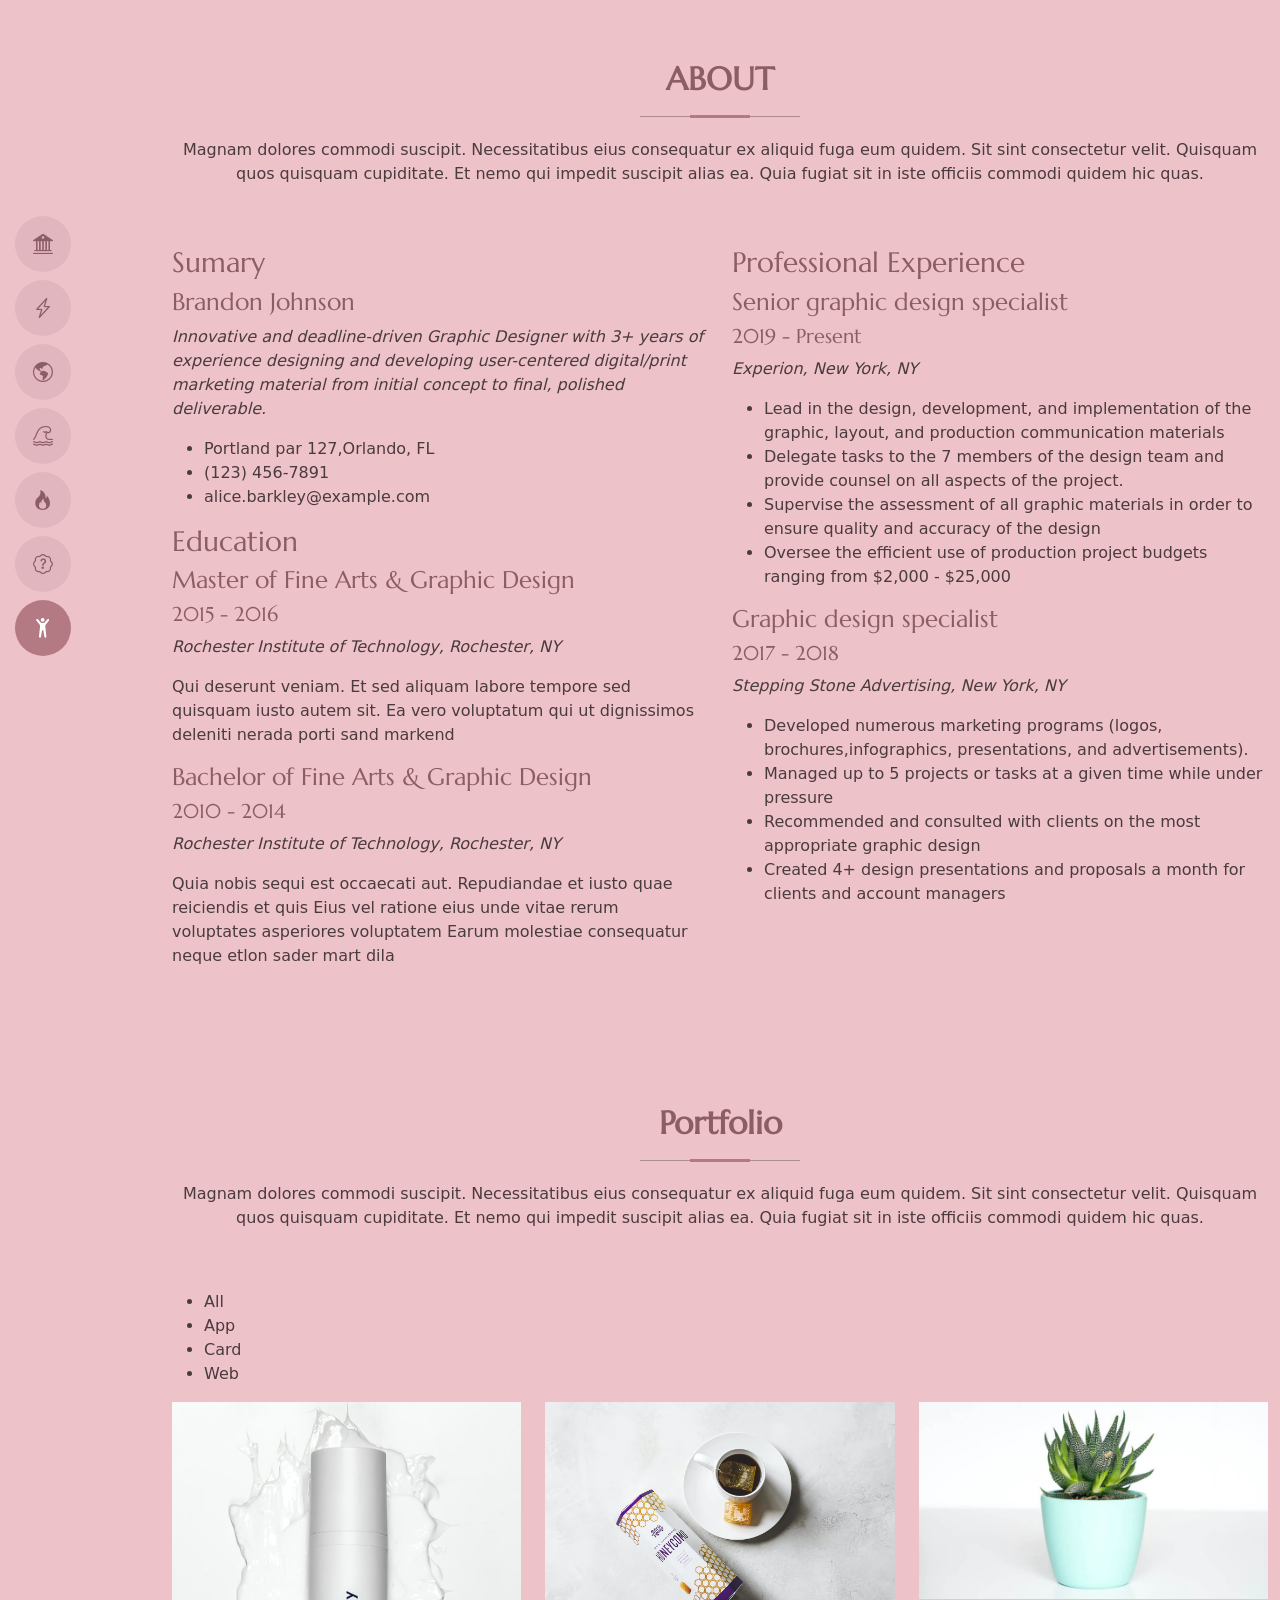
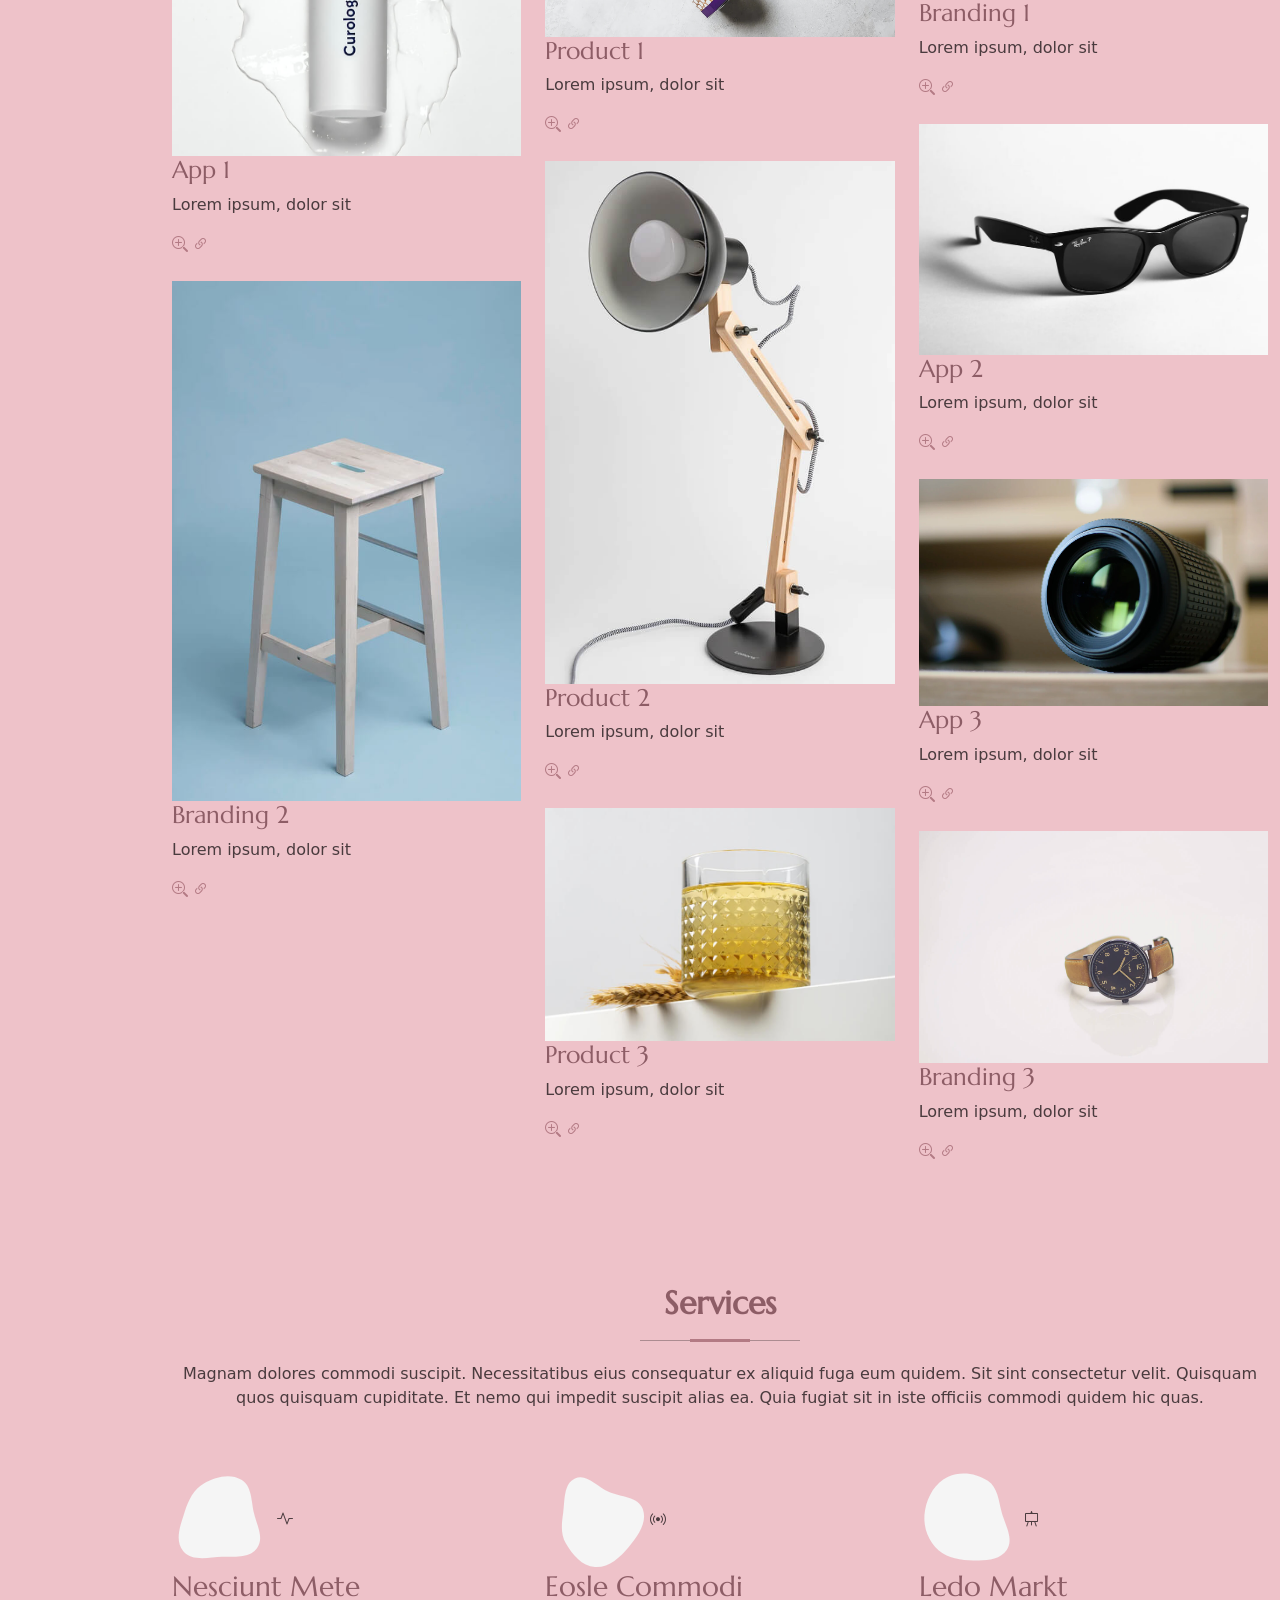
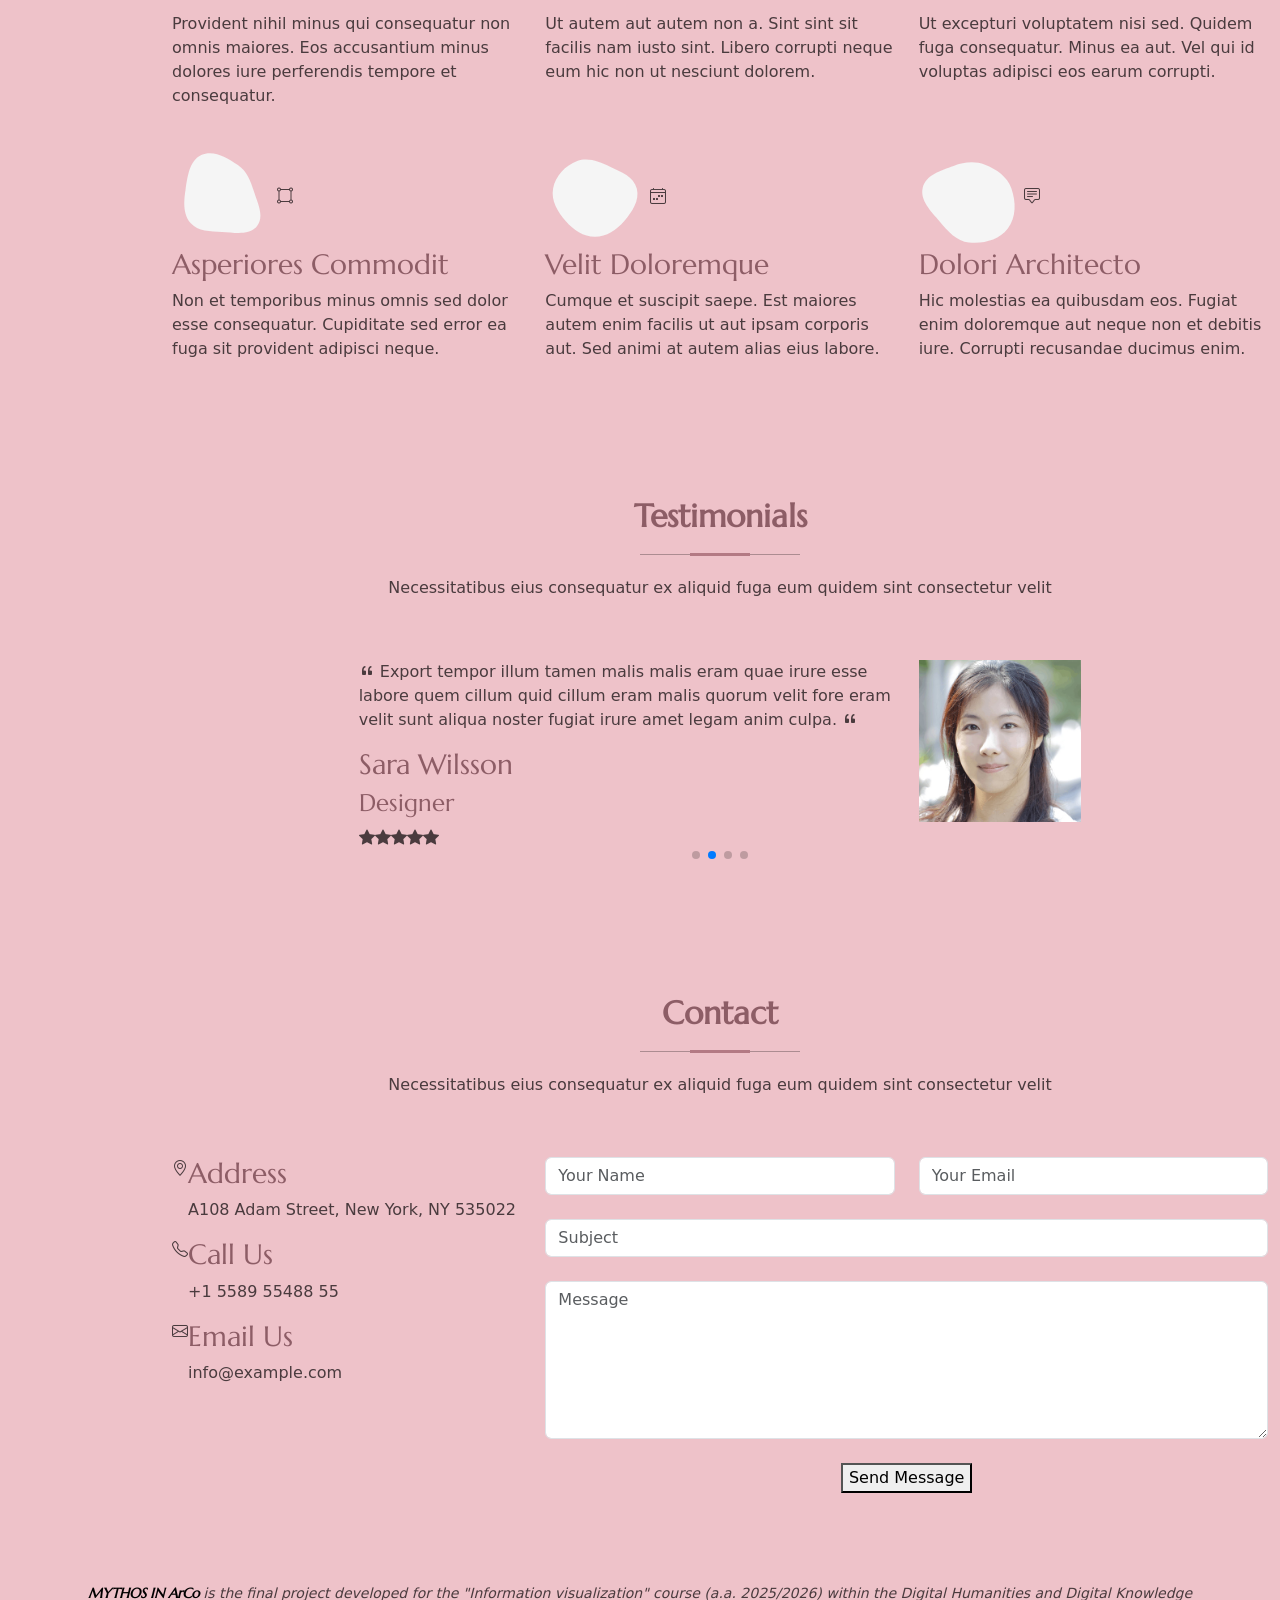
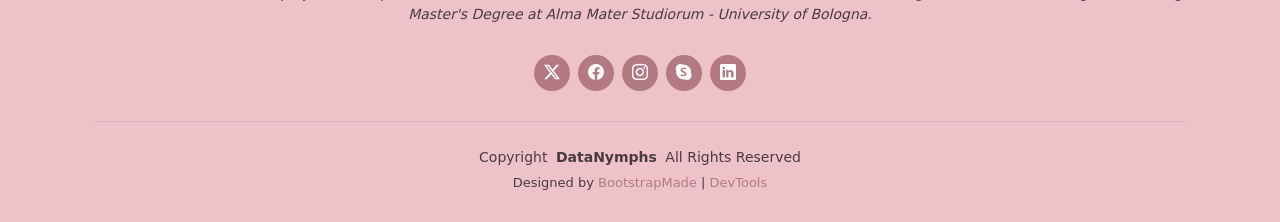
==== MyResume 2/about.html @ bf4957f1 "navbar colorata per sezione + pagina about esterna" ====
<!DOCTYPE html>
<html lang="en">

<head>
  <meta charset="utf-8">
  <meta content="width=device-width, initial-scale=1.0" name="viewport">
  <title>Mythos in Arco</title>
  <meta content="" name="description">
  <meta content="" name="keywords">

  <!-- Favicons -->
  <link href="assets/img/favicon.png" rel="icon">
  <link href="assets/img/apple-touch-icon.png" rel="apple-touch-icon">

  <!-- Fonts -->
  <link href="https://fonts.googleapis.com" rel="preconnect">
  <link href="https://fonts.gstatic.com" rel="preconnect" crossorigin>
  <link href="https://fonts.googleapis.com/css2?family=Marcellus&family=Raleway:ital,wght@0,100;0,400;0,700;1,100;1,400;1,700&display=swap" rel="stylesheet">

  <!-- Vendor CSS Files -->
  <link href="assets/vendor/bootstrap/css/bootstrap.min.css" rel="stylesheet">
  <link href="assets/vendor/bootstrap-icons/bootstrap-icons.css" rel="stylesheet">
  <link href="assets/vendor/aos/aos.css" rel="stylesheet">
  <link href="assets/vendor/glightbox/css/glightbox.min.css" rel="stylesheet">
  <link href="assets/vendor/swiper/swiper-bundle.min.css" rel="stylesheet">


  <!-- Main CSS File -->
  <link href="assets/css/about.css" rel="stylesheet">
  

  <!-- =======================================================
  * Template Name: MyResume
  * Template URL: https://bootstrapmade.com/free-html-bootstrap-template-my-resume/
  * Updated: Jun 29 2024 with Bootstrap v5.3.3
  * Author: BootstrapMade.com
  * License: https://bootstrapmade.com/license/
  ======================================================== -->
</head>

<body class="index-page">

  <header id="header" class="header d-flex flex-column justify-content-center">

    <i class="header-toggle d-xl-none bi bi-list"></i>

    <nav id="navmenu" class="navmenu">
      <ul>
        <li><a href="index.html#home"><i class="bi bi-bank2"></i><span>HOME</span></a></li>
        <li><a href="index.html#cielo"><i class="bi bi-lightning-charge"></i></i><span>AETHER</span></a></li>
        <li><a href="index.html#terra"><i class="bi bi-globe-americas"></i></i><span>GEA</span></a></li>
        <li><a href="index.html#mare"><i class="bi bi-tsunami"></i></i><span>THALASSA</span></a></li>
        <li><a href="index.html#inferi"><i class="bi bi-fire"></i></i><span>TARTARUS</span></a></li>
        <li><a href="index.html#interactive"><i class="bi bi-patch-question"></i></i><span>INTERACTIVE???</span></a></li>
        <li><a href="#" class="active"><i class="bi bi-person-arms-up"></i></i><span>ABOUT</span></a></li>
      </ul>
    </nav>

  </header>

  <main class="main">

    <!-- Resume Section - interactive -->
    <section id="noi" class="resume section">

      <!-- Section Title -->
      <div class="container section-title" data-aos="fade-up">
        <h2>ABOUT</h2>
        <p>Magnam dolores commodi suscipit. Necessitatibus eius consequatur ex aliquid fuga eum quidem. Sit sint consectetur velit. Quisquam quos quisquam cupiditate. Et nemo qui impedit suscipit alias ea. Quia fugiat sit in iste officiis commodi quidem hic quas.</p>
      </div><!-- End Section Title -->

      <div class="container">

        <div class="row">

          <div class="col-lg-6" data-aos="fade-up" data-aos-delay="100">
            <h3 class="resume-title">Sumary</h3>

            <div class="resume-item pb-0">
              <h4>Brandon Johnson</h4>
              <p><em>Innovative and deadline-driven Graphic Designer with 3+ years of experience designing and developing user-centered digital/print marketing material from initial concept to final, polished deliverable.</em></p>
              <ul>
                <li>Portland par 127,Orlando, FL</li>
                <li>(123) 456-7891</li>
                <li>alice.barkley@example.com</li>
              </ul>
            </div><!-- Edn Resume Item -->

            <h3 class="resume-title">Education</h3>
            <div class="resume-item">
              <h4>Master of Fine Arts &amp; Graphic Design</h4>
              <h5>2015 - 2016</h5>
              <p><em>Rochester Institute of Technology, Rochester, NY</em></p>
              <p>Qui deserunt veniam. Et sed aliquam labore tempore sed quisquam iusto autem sit. Ea vero voluptatum qui ut dignissimos deleniti nerada porti sand markend</p>
            </div><!-- Edn Resume Item -->

            <div class="resume-item">
              <h4>Bachelor of Fine Arts &amp; Graphic Design</h4>
              <h5>2010 - 2014</h5>
              <p><em>Rochester Institute of Technology, Rochester, NY</em></p>
              <p>Quia nobis sequi est occaecati aut. Repudiandae et iusto quae reiciendis et quis Eius vel ratione eius unde vitae rerum voluptates asperiores voluptatem Earum molestiae consequatur neque etlon sader mart dila</p>
            </div><!-- Edn Resume Item -->

          </div>

          <div class="col-lg-6" data-aos="fade-up" data-aos-delay="200">
            <h3 class="resume-title">Professional Experience</h3>
            <div class="resume-item">
              <h4>Senior graphic design specialist</h4>
              <h5>2019 - Present</h5>
              <p><em>Experion, New York, NY </em></p>
              <ul>
                <li>Lead in the design, development, and implementation of the graphic, layout, and production communication materials</li>
                <li>Delegate tasks to the 7 members of the design team and provide counsel on all aspects of the project. </li>
                <li>Supervise the assessment of all graphic materials in order to ensure quality and accuracy of the design</li>
                <li>Oversee the efficient use of production project budgets ranging from $2,000 - $25,000</li>
              </ul>
            </div><!-- Edn Resume Item -->

            <div class="resume-item">
              <h4>Graphic design specialist</h4>
              <h5>2017 - 2018</h5>
              <p><em>Stepping Stone Advertising, New York, NY</em></p>
              <ul>
                <li>Developed numerous marketing programs (logos, brochures,infographics, presentations, and advertisements).</li>
                <li>Managed up to 5 projects or tasks at a given time while under pressure</li>
                <li>Recommended and consulted with clients on the most appropriate graphic design</li>
                <li>Created 4+ design presentations and proposals a month for clients and account managers</li>
              </ul>
            </div><!-- Edn Resume Item -->

          </div>

        </div>

      </div>

    </section><!-- /Resume Section -->

    <!-- Portfolio Section -->
    <section id="portfolio" class="portfolio section">


      <!-- Section Title -->
      <div class="container section-title" data-aos="fade-up">
        <h2>Portfolio</h2>
   
	<!-- Start fire glows -->
	<!-- This doesn't relate to any functionality. Just for prettiness -->
	<div class="fire-glow fire-glow-1">
		<div class="container">
			<span class="inner-glow inner-glow-1"></span>
			<span class="inner-glow inner-glow-2"></span>
			<span class="inner-glow inner-glow-3"></span>
		</div>
	</div>
	<div class="fire-glow fire-glow-2">
		<div class="container">
			<span class="inner-glow inner-glow-1"></span>
			<span class="inner-glow inner-glow-2"></span>
			<span class="inner-glow inner-glow-3"></span>
		</div>
	</div>
	<div class="fire-glow fire-glow-3">
		<div class="container">
			<span class="inner-glow inner-glow-1"></span>
			<span class="inner-glow inner-glow-2"></span>
			<span class="inner-glow inner-glow-3"></span>
		</div>
	</div>
	<div class="fire-glow fire-glow-4">
		<div class="container">
			<span class="inner-glow inner-glow-1"></span>
			<span class="inner-glow inner-glow-2"></span>
			<span class="inner-glow inner-glow-3"></span>
		</div>
	</div>
	<div class="fire-glow fire-glow-5">
		<div class="container">
			<span class="inner-glow inner-glow-1"></span>
			<span class="inner-glow inner-glow-2"></span>
			<span class="inner-glow inner-glow-3"></span>
		</div>
	</div>
	<div class="fire-glow fire-glow-6">
		<div class="container">
			<span class="inner-glow inner-glow-1"></span>
			<span class="inner-glow inner-glow-2"></span>
			<span class="inner-glow inner-glow-3"></span>
		</div>
	</div>
	<!-- End fire glows -->

	<!-- Include jQuery with CDN -->
	<script src="https://code.jquery.com/jquery-3.7.1.min.js"></script>
	<script src="main.js"></script>

        <p>Magnam dolores commodi suscipit. Necessitatibus eius consequatur ex aliquid fuga eum quidem. Sit sint consectetur velit. Quisquam quos quisquam cupiditate. Et nemo qui impedit suscipit alias ea. Quia fugiat sit in iste officiis commodi quidem hic quas.</p>
      </div><!-- End Section Title -->

      <div class="container">

        <div class="isotope-layout" data-default-filter="*" data-layout="masonry" data-sort="original-order">

          <ul class="portfolio-filters isotope-filters" data-aos="fade-up" data-aos-delay="100">
            <li data-filter="*" class="filter-active">All</li>
            <li data-filter=".filter-app">App</li>
            <li data-filter=".filter-product">Card</li>
            <li data-filter=".filter-branding">Web</li>
          </ul><!-- End Portfolio Filters -->

          <div class="row gy-4 isotope-container" data-aos="fade-up" data-aos-delay="200">

            <div class="col-lg-4 col-md-6 portfolio-item isotope-item filter-app">
              <img src="assets/img/masonry-portfolio/masonry-portfolio-1.jpg" class="img-fluid" alt="">
              <div class="portfolio-info">
                <h4>App 1</h4>
                <p>Lorem ipsum, dolor sit</p>
                <a href="assets/img/masonry-portfolio/masonry-portfolio-1.jpg" title="App 1" data-gallery="portfolio-gallery-app" class="glightbox preview-link"><i class="bi bi-zoom-in"></i></a>
                <a href="portfolio-details.html" title="More Details" class="details-link"><i class="bi bi-link-45deg"></i></a>
              </div>
            </div><!-- End Portfolio Item -->

            <div class="col-lg-4 col-md-6 portfolio-item isotope-item filter-product">
              <img src="assets/img/masonry-portfolio/masonry-portfolio-2.jpg" class="img-fluid" alt="">
              <div class="portfolio-info">
                <h4>Product 1</h4>
                <p>Lorem ipsum, dolor sit</p>
                <a href="assets/img/masonry-portfolio/masonry-portfolio-2.jpg" title="Product 1" data-gallery="portfolio-gallery-product" class="glightbox preview-link"><i class="bi bi-zoom-in"></i></a>
                <a href="portfolio-details.html" title="More Details" class="details-link"><i class="bi bi-link-45deg"></i></a>
              </div>
            </div><!-- End Portfolio Item -->

            <div class="col-lg-4 col-md-6 portfolio-item isotope-item filter-branding">
              <img src="assets/img/masonry-portfolio/masonry-portfolio-3.jpg" class="img-fluid" alt="">
              <div class="portfolio-info">
                <h4>Branding 1</h4>
                <p>Lorem ipsum, dolor sit</p>
                <a href="assets/img/masonry-portfolio/masonry-portfolio-3.jpg" title="Branding 1" data-gallery="portfolio-gallery-branding" class="glightbox preview-link"><i class="bi bi-zoom-in"></i></a>
                <a href="portfolio-details.html" title="More Details" class="details-link"><i class="bi bi-link-45deg"></i></a>
              </div>
            </div><!-- End Portfolio Item -->

            <div class="col-lg-4 col-md-6 portfolio-item isotope-item filter-app">
              <img src="assets/img/masonry-portfolio/masonry-portfolio-4.jpg" class="img-fluid" alt="">
              <div class="portfolio-info">
                <h4>App 2</h4>
                <p>Lorem ipsum, dolor sit</p>
                <a href="assets/img/masonry-portfolio/masonry-portfolio-4.jpg" title="App 2" data-gallery="portfolio-gallery-app" class="glightbox preview-link"><i class="bi bi-zoom-in"></i></a>
                <a href="portfolio-details.html" title="More Details" class="details-link"><i class="bi bi-link-45deg"></i></a>
              </div>
            </div><!-- End Portfolio Item -->

            <div class="col-lg-4 col-md-6 portfolio-item isotope-item filter-product">
              <img src="assets/img/masonry-portfolio/masonry-portfolio-5.jpg" class="img-fluid" alt="">
              <div class="portfolio-info">
                <h4>Product 2</h4>
                <p>Lorem ipsum, dolor sit</p>
                <a href="assets/img/masonry-portfolio/masonry-portfolio-5.jpg" title="Product 2" data-gallery="portfolio-gallery-product" class="glightbox preview-link"><i class="bi bi-zoom-in"></i></a>
                <a href="portfolio-details.html" title="More Details" class="details-link"><i class="bi bi-link-45deg"></i></a>
              </div>
            </div><!-- End Portfolio Item -->

            <div class="col-lg-4 col-md-6 portfolio-item isotope-item filter-branding">
              <img src="assets/img/masonry-portfolio/masonry-portfolio-6.jpg" class="img-fluid" alt="">
              <div class="portfolio-info">
                <h4>Branding 2</h4>
                <p>Lorem ipsum, dolor sit</p>
                <a href="assets/img/masonry-portfolio/masonry-portfolio-6.jpg" title="Branding 2" data-gallery="portfolio-gallery-branding" class="glightbox preview-link"><i class="bi bi-zoom-in"></i></a>
                <a href="portfolio-details.html" title="More Details" class="details-link"><i class="bi bi-link-45deg"></i></a>
              </div>
            </div><!-- End Portfolio Item -->

            <div class="col-lg-4 col-md-6 portfolio-item isotope-item filter-app">
              <img src="assets/img/masonry-portfolio/masonry-portfolio-7.jpg" class="img-fluid" alt="">
              <div class="portfolio-info">
                <h4>App 3</h4>
                <p>Lorem ipsum, dolor sit</p>
                <a href="assets/img/masonry-portfolio/masonry-portfolio-7.jpg" title="App 3" data-gallery="portfolio-gallery-app" class="glightbox preview-link"><i class="bi bi-zoom-in"></i></a>
                <a href="portfolio-details.html" title="More Details" class="details-link"><i class="bi bi-link-45deg"></i></a>
              </div>
            </div><!-- End Portfolio Item -->

            <div class="col-lg-4 col-md-6 portfolio-item isotope-item filter-product">
              <img src="assets/img/masonry-portfolio/masonry-portfolio-8.jpg" class="img-fluid" alt="">
              <div class="portfolio-info">
                <h4>Product 3</h4>
                <p>Lorem ipsum, dolor sit</p>
                <a href="assets/img/masonry-portfolio/masonry-portfolio-8.jpg" title="Product 3" data-gallery="portfolio-gallery-product" class="glightbox preview-link"><i class="bi bi-zoom-in"></i></a>
                <a href="portfolio-details.html" title="More Details" class="details-link"><i class="bi bi-link-45deg"></i></a>
              </div>
            </div><!-- End Portfolio Item -->

            <div class="col-lg-4 col-md-6 portfolio-item isotope-item filter-branding">
              <img src="assets/img/masonry-portfolio/masonry-portfolio-9.jpg" class="img-fluid" alt="">
              <div class="portfolio-info">
                <h4>Branding 3</h4>
                <p>Lorem ipsum, dolor sit</p>
                <a href="assets/img/masonry-portfolio/masonry-portfolio-9.jpg" title="Branding 2" data-gallery="portfolio-gallery-branding" class="glightbox preview-link"><i class="bi bi-zoom-in"></i></a>
                <a href="portfolio-details.html" title="More Details" class="details-link"><i class="bi bi-link-45deg"></i></a>
              </div>
            </div><!-- End Portfolio Item -->

          </div><!-- End Portfolio Container -->

        </div>

      </div>

    </section><!-- /Portfolio Section -->

    <!-- Services Section -->
    <section id="services" class="services section">

      <!-- Section Title -->
      <div class="container section-title" data-aos="fade-up">
        <h2>Services</h2>
        <p>Magnam dolores commodi suscipit. Necessitatibus eius consequatur ex aliquid fuga eum quidem. Sit sint consectetur velit. Quisquam quos quisquam cupiditate. Et nemo qui impedit suscipit alias ea. Quia fugiat sit in iste officiis commodi quidem hic quas.</p>
      </div><!-- End Section Title -->

      <div class="container">

        <div class="row gy-4">

          <div class="col-lg-4 col-md-6" data-aos="fade-up" data-aos-delay="100">
            <div class="service-item item-cyan position-relative">
              <div class="icon">
                <svg width="100" height="100" viewBox="0 0 600 600" xmlns="http://www.w3.org/2000/svg">
                  <path stroke="none" stroke-width="0" fill="#f5f5f5" d="M300,521.0016835830174C376.1290562159157,517.8887921683347,466.0731472004068,529.7835943286574,510.70327084640275,468.03025145048787C554.3714126377745,407.6079735673963,508.03601936045806,328.9844924480964,491.2728898941984,256.3432110539036C474.5976632858925,184.082847569629,479.9380746630129,96.60480741107993,416.23090153303,58.64404602377083C348.86323505073057,18.502131276798302,261.93793281208167,40.57373210992963,193.5410806939664,78.93577620505333C130.42746243093433,114.334589627462,98.30271207620316,179.96522072025542,76.75703585869454,249.04625023123273C51.97151888228291,328.5150500222984,13.704378332031375,421.85034740162234,66.52175969318436,486.19268352777647C119.04800174914682,550.1803526380478,217.28368757567262,524.383925680826,300,521.0016835830174"></path>
                </svg>
                <i class="bi bi-activity"></i>
              </div>
              <a href="#" class="stretched-link">
                <h3>Nesciunt Mete</h3>
              </a>
              <p>Provident nihil minus qui consequatur non omnis maiores. Eos accusantium minus dolores iure perferendis tempore et consequatur.</p>
            </div>
          </div><!-- End Service Item -->

          <div class="col-lg-4 col-md-6" data-aos="fade-up" data-aos-delay="200">
            <div class="service-item item-orange position-relative">
              <div class="icon">
                <svg width="100" height="100" viewBox="0 0 600 600" xmlns="http://www.w3.org/2000/svg">
                  <path stroke="none" stroke-width="0" fill="#f5f5f5" d="M300,582.0697525312426C382.5290701553225,586.8405444964366,449.9789794690241,525.3245884688669,502.5850820975895,461.55621195738473C556.606425686781,396.0723002908107,615.8543463187945,314.28637112970534,586.6730223649479,234.56875336149918C558.9533121215079,158.8439757836574,454.9685369536778,164.00468322053177,381.49747125262974,130.76875717737553C312.15926192815925,99.40240125094834,248.97055460311594,18.661163978235184,179.8680185752513,50.54337015887873C110.5421016452524,82.52863877960104,119.82277516462835,180.83849132639028,109.12597500060166,256.43424936330496C100.08760227029461,320.3096726198365,92.17705696193138,384.0621239912766,124.79988738764834,439.7174275375508C164.83382741302287,508.01625554203684,220.96474134820875,577.5009287672846,300,582.0697525312426"></path>
                </svg>
                <i class="bi bi-broadcast"></i>
              </div>
              <a href="#" class="stretched-link">
                <h3>Eosle Commodi</h3>
              </a>
              <p>Ut autem aut autem non a. Sint sint sit facilis nam iusto sint. Libero corrupti neque eum hic non ut nesciunt dolorem.</p>
            </div>
          </div><!-- End Service Item -->

          <div class="col-lg-4 col-md-6" data-aos="fade-up" data-aos-delay="300">
            <div class="service-item item-teal position-relative">
              <div class="icon">
                <svg width="100" height="100" viewBox="0 0 600 600" xmlns="http://www.w3.org/2000/svg">
                  <path stroke="none" stroke-width="0" fill="#f5f5f5" d="M300,541.5067337569781C382.14930387511276,545.0595476570109,479.8736841581634,548.3450877840088,526.4010558755058,480.5488172755941C571.5218469581645,414.80211281144784,517.5187510058486,332.0715597781072,496.52539010469104,255.14436215662573C477.37192572678356,184.95920475031193,473.57363656557914,105.61284051026155,413.0603344069578,65.22779650032875C343.27470386102294,18.654635553484475,251.2091493199835,5.337323636656869,175.0934190732945,40.62881213300186C97.87086631185822,76.43348514350839,51.98124368387456,156.15599469081315,36.44837278890362,239.84606092416172C21.716077023791087,319.22268207091537,43.775223500013084,401.1760424656574,96.891909868211,461.97329694683043C147.22146801428983,519.5804099606455,223.5754009179313,538.201503339737,300,541.5067337569781"></path>
                </svg>
                <i class="bi bi-easel"></i>
              </div>
              <a href="#" class="stretched-link">
                <h3>Ledo Markt</h3>
              </a>
              <p>Ut excepturi voluptatem nisi sed. Quidem fuga consequatur. Minus ea aut. Vel qui id voluptas adipisci eos earum corrupti.</p>
            </div>
          </div><!-- End Service Item -->

          <div class="col-lg-4 col-md-6" data-aos="fade-up" data-aos-delay="400">
            <div class="service-item item-red position-relative">
              <div class="icon">
                <svg width="100" height="100" viewBox="0 0 600 600" xmlns="http://www.w3.org/2000/svg">
                  <path stroke="none" stroke-width="0" fill="#f5f5f5" d="M300,503.46388370962813C374.79870501325706,506.71871716319447,464.8034551963731,527.1746412648533,510.4981551193396,467.86667711651364C555.9287308511215,408.9015244558933,512.6030010748507,327.5744911775523,490.211057578863,256.5855673507754C471.097692560561,195.9906835881958,447.69079081568157,138.11976852964426,395.19560036434837,102.3242989838813C329.3053358748298,57.3949838291264,248.02791733380457,8.279543830951368,175.87071277845988,42.242879143198664C103.41431057327972,76.34704239035025,93.79494320519305,170.9812938413882,81.28167332365135,250.07896920659033C70.17666984294237,320.27484674793965,64.84698225790005,396.69656628748305,111.28512138212992,450.4950937839243C156.20124167950087,502.5303643271138,231.32542653798444,500.4755392045468,300,503.46388370962813"></path>
                </svg>
                <i class="bi bi-bounding-box-circles"></i>
              </div>
              <a href="#" class="stretched-link">
                <h3>Asperiores Commodit</h3>
              </a>
              <p>Non et temporibus minus omnis sed dolor esse consequatur. Cupiditate sed error ea fuga sit provident adipisci neque.</p>
              <a href="#" class="stretched-link"></a>
            </div>
          </div><!-- End Service Item -->

          <div class="col-lg-4 col-md-6" data-aos="fade-up" data-aos-delay="500">
            <div class="service-item item-indigo position-relative">
              <div class="icon">
                <svg width="100" height="100" viewBox="0 0 600 600" xmlns="http://www.w3.org/2000/svg">
                  <path stroke="none" stroke-width="0" fill="#f5f5f5" d="M300,532.3542879108572C369.38199826031484,532.3153073249985,429.10787420159085,491.63046689027357,474.5244479745417,439.17860296908856C522.8885846962883,383.3225815378663,569.1668002868075,314.3205725914397,550.7432151929288,242.7694973846089C532.6665558377875,172.5657663291529,456.2379748765914,142.6223662098291,390.3689995646985,112.34683881706744C326.66090330228417,83.06452184765237,258.84405631176094,53.51806209861945,193.32584062364296,78.48882559362697C121.61183558270385,105.82097193414197,62.805066853699245,167.19869350419734,48.57481801355237,242.6138429142374C34.843463184063346,315.3850353017275,76.69343916112496,383.4422959591041,125.22947124332185,439.3748458443577C170.7312796277747,491.8107796887764,230.57421082200815,532.3932930995766,300,532.3542879108572"></path>
                </svg>
                <i class="bi bi-calendar4-week icon"></i>
              </div>
              <a href="#" class="stretched-link">
                <h3>Velit Doloremque</h3>
              </a>
              <p>Cumque et suscipit saepe. Est maiores autem enim facilis ut aut ipsam corporis aut. Sed animi at autem alias eius labore.</p>
              <a href="#" class="stretched-link"></a>
            </div>
          </div><!-- End Service Item -->

          <div class="col-lg-4 col-md-6" data-aos="fade-up" data-aos-delay="600">
            <div class="service-item item-pink position-relative">
              <div class="icon">
                <svg width="100" height="100" viewBox="0 0 600 600" xmlns="http://www.w3.org/2000/svg">
                  <path stroke="none" stroke-width="0" fill="#f5f5f5" d="M300,566.797414625762C385.7384707136149,576.1784315230908,478.7894351017131,552.8928747891023,531.9192734346935,484.94944893311C584.6109503024035,417.5663521118492,582.489472248146,322.67544863468447,553.9536738515405,242.03673114598146C529.1557734026468,171.96086150256528,465.24506316201064,127.66468636344209,395.9583748389544,100.7403814666027C334.2173773831606,76.7482773500951,269.4350130405921,84.62216499799875,207.1952322260088,107.2889140133804C132.92018162631612,134.33871894543012,41.79353780512637,160.00259165414826,22.644507872594943,236.69541883565114C3.319112789854554,314.0945973066697,72.72355303640163,379.243833228382,124.04198916343866,440.3218312028393C172.9286146004772,498.5055451809895,224.45579914871206,558.5317968840102,300,566.797414625762"></path>
                </svg>
                <i class="bi bi-chat-square-text"></i>
              </div>
              <a href="#" class="stretched-link">
                <h3>Dolori Architecto</h3>
              </a>
              <p>Hic molestias ea quibusdam eos. Fugiat enim doloremque aut neque non et debitis iure. Corrupti recusandae ducimus enim.</p>
              <a href="#" class="stretched-link"></a>
            </div>
          </div><!-- End Service Item -->

        </div>

      </div>

    </section><!-- /Services Section -->

    <!-- Testimonials Section -->
    <section id="testimonials" class="testimonials section">

      <!-- Section Title -->
      <div class="container section-title" data-aos="fade-up">
        <h2>Testimonials</h2>
        <p>Necessitatibus eius consequatur ex aliquid fuga eum quidem sint consectetur velit</p>
      </div><!-- End Section Title -->

      <div class="container" data-aos="fade-up" data-aos-delay="100">

        <div class="swiper init-swiper">
          <script type="application/json" class="swiper-config">
            {
              "loop": true,
              "speed": 600,
              "autoplay": {
                "delay": 5000
              },
              "slidesPerView": "auto",
              "pagination": {
                "el": ".swiper-pagination",
                "type": "bullets",
                "clickable": true
              }
            }
          </script>
          <div class="swiper-wrapper">

            <div class="swiper-slide">
              <div class="testimonial-item">
                <div class="row gy-4 justify-content-center">
                  <div class="col-lg-6">
                    <div class="testimonial-content">
                      <p>
                        <i class="bi bi-quote quote-icon-left"></i>
                        <span>Proin iaculis purus consequat sem cure digni ssim donec porttitora entum suscipit rhoncus. Accusantium quam, ultricies eget id, aliquam eget nibh et. Maecen aliquam, risus at semper.</span>
                        <i class="bi bi-quote quote-icon-right"></i>
                      </p>
                      <h3>Saul Goodman</h3>
                      <h4>Ceo &amp; Founder</h4>
                      <div class="stars">
                        <i class="bi bi-star-fill"></i><i class="bi bi-star-fill"></i><i class="bi bi-star-fill"></i><i class="bi bi-star-fill"></i><i class="bi bi-star-fill"></i>
                      </div>
                    </div>
                  </div>
                  <div class="col-lg-2 text-center">
                    <img src="assets/img/testimonials/testimonials-1.jpg" class="img-fluid testimonial-img" alt="">
                  </div>
                </div>
              </div>
            </div><!-- End testimonial item -->

            <div class="swiper-slide">
              <div class="testimonial-item">
                <div class="row gy-4 justify-content-center">
                  <div class="col-lg-6">
                    <div class="testimonial-content">
                      <p>
                        <i class="bi bi-quote quote-icon-left"></i>
                        <span>Export tempor illum tamen malis malis eram quae irure esse labore quem cillum quid cillum eram malis quorum velit fore eram velit sunt aliqua noster fugiat irure amet legam anim culpa.</span>
                        <i class="bi bi-quote quote-icon-right"></i>
                      </p>
                      <h3>Sara Wilsson</h3>
                      <h4>Designer</h4>
                      <div class="stars">
                        <i class="bi bi-star-fill"></i><i class="bi bi-star-fill"></i><i class="bi bi-star-fill"></i><i class="bi bi-star-fill"></i><i class="bi bi-star-fill"></i>
                      </div>
                    </div>
                  </div>
                  <div class="col-lg-2 text-center">
                    <img src="assets/img/testimonials/testimonials-2.jpg" class="img-fluid testimonial-img" alt="">
                  </div>
                </div>
              </div>
            </div><!-- End testimonial item -->

            <div class="swiper-slide">
              <div class="testimonial-item">
                <div class="row gy-4 justify-content-center">
                  <div class="col-lg-6">
                    <div class="testimonial-content">
                      <p>
                        <i class="bi bi-quote quote-icon-left"></i>
                        <span>Enim nisi quem export duis labore cillum quae magna enim sint quorum nulla quem veniam duis minim tempor labore quem eram duis noster aute amet eram fore quis sint minim.</span>
                        <i class="bi bi-quote quote-icon-right"></i>
                      </p>
                      <h3>Jena Karlis</h3>
                      <h4>Store Owner</h4>
                      <div class="stars">
                        <i class="bi bi-star-fill"></i><i class="bi bi-star-fill"></i><i class="bi bi-star-fill"></i><i class="bi bi-star-fill"></i><i class="bi bi-star-fill"></i>
                      </div>
                    </div>
                  </div>
                  <div class="col-lg-2 text-center">
                    <img src="assets/img/testimonials/testimonials-3.jpg" class="img-fluid testimonial-img" alt="">
                  </div>
                </div>
              </div>
            </div><!-- End testimonial item -->

            <div class="swiper-slide">
              <div class="testimonial-item">
                <div class="row gy-4 justify-content-center">
                  <div class="col-lg-6">
                    <div class="testimonial-content">
                      <p>
                        <i class="bi bi-quote quote-icon-left"></i>
                        <span>Fugiat enim eram quae cillum dolore dolor amet nulla culpa multos export minim fugiat minim velit minim dolor enim duis veniam ipsum anim magna sunt elit fore quem dolore labore illum veniam.</span>
                        <i class="bi bi-quote quote-icon-right"></i>
                      </p>
                      <h3>John Larson</h3>
                      <h4>Entrepreneur</h4>
                      <div class="stars">
                        <i class="bi bi-star-fill"></i><i class="bi bi-star-fill"></i><i class="bi bi-star-fill"></i><i class="bi bi-star-fill"></i><i class="bi bi-star-fill"></i>
                      </div>
                    </div>
                  </div>
                  <div class="col-lg-2 text-center">
                    <img src="assets/img/testimonials/testimonials-4.jpg" class="img-fluid testimonial-img" alt="">
                  </div>
                </div>
              </div>
            </div><!-- End testimonial item -->

          </div>
          <div class="swiper-pagination"></div>
        </div>

      </div>

    </section><!-- /Testimonials Section -->

    <!-- Contact Section -->
    <section id="contact" class="contact section">

      <!-- Section Title -->
      <div class="container section-title" data-aos="fade-up">
        <h2>Contact</h2>
        <p>Necessitatibus eius consequatur ex aliquid fuga eum quidem sint consectetur velit</p>
      </div><!-- End Section Title -->

      <div class="container" data-aos="fade" data-aos-delay="100">

        <div class="row gy-4">

          <div class="col-lg-4">
            <div class="info-item d-flex" data-aos="fade-up" data-aos-delay="200">
              <i class="bi bi-geo-alt flex-shrink-0"></i>
              <div>
                <h3>Address</h3>
                <p>A108 Adam Street, New York, NY 535022</p>
              </div>
            </div><!-- End Info Item -->

            <div class="info-item d-flex" data-aos="fade-up" data-aos-delay="300">
              <i class="bi bi-telephone flex-shrink-0"></i>
              <div>
                <h3>Call Us</h3>
                <p>+1 5589 55488 55</p>
              </div>
            </div><!-- End Info Item -->

            <div class="info-item d-flex" data-aos="fade-up" data-aos-delay="400">
              <i class="bi bi-envelope flex-shrink-0"></i>
              <div>
                <h3>Email Us</h3>
                <p>info@example.com</p>
              </div>
            </div><!-- End Info Item -->

          </div>

          <div class="col-lg-8">
            <form action="forms/contact.php" method="post" class="php-email-form" data-aos="fade-up" data-aos-delay="200">
              <div class="row gy-4">

                <div class="col-md-6">
                  <input type="text" name="name" class="form-control" placeholder="Your Name" required="">
                </div>

                <div class="col-md-6 ">
                  <input type="email" class="form-control" name="email" placeholder="Your Email" required="">
                </div>

                <div class="col-md-12">
                  <input type="text" class="form-control" name="subject" placeholder="Subject" required="">
                </div>

                <div class="col-md-12">
                  <textarea class="form-control" name="message" rows="6" placeholder="Message" required=""></textarea>
                </div>

                <div class="col-md-12 text-center">
                  <div class="loading">Loading</div>
                  <div class="error-message"></div>
                  <div class="sent-message">Your message has been sent. Thank you!</div>

                  <button type="submit">Send Message</button>
                </div>

              </div>
            </form>
          </div><!-- End Contact Form -->

        </div>

      </div>

    </section><!-- /Contact Section -->

  </main>

  <footer id="footer" class="footer position-relative light-background">
    <div class="container">
      <p> <span style="font-weight: bold; color: black; font-family: var(--heading-font)">MYTHOS IN ArCo</span> is the final project developed for the "Information visualization" course (a.a. 2025/2026)
within the Digital Humanities and Digital Knowledge Master's Degree at Alma Mater Studiorum - University of Bologna.</p>
      <div class="social-links d-flex justify-content-center">
        <a href=""><i class="bi bi-twitter-x"></i></a>
        <a href=""><i class="bi bi-facebook"></i></a>
        <a href=""><i class="bi bi-instagram"></i></a>
        <a href=""><i class="bi bi-skype"></i></a>
        <a href=""><i class="bi bi-linkedin"></i></a>
      </div>
      <div class="container">
        <div class="copyright">
          <span>Copyright</span> <strong class="px-1 sitename">DataNymphs</strong> <span>All Rights Reserved</span>
        </div>
        <div class="credits">
          <!-- All the links in the footer should remain intact. -->
          <!-- You can delete the links only if you've purchased the pro version. -->
          <!-- Licensing information: https://bootstrapmade.com/license/ -->
          <!-- Purchase the pro version with working PHP/AJAX contact form: [buy-url] -->
          Designed by <a href="https://bootstrapmade.com/">BootstrapMade</a> | <a href="https://bootstrapmade.com/tools/">DevTools</a>
        </div>
      </div>
    </div>
  </footer>

  <!-- Scroll Top -->
  <a href="#" id="scroll-top" class="scroll-top d-flex align-items-center justify-content-center"><i class="bi bi-arrow-up-short"></i></a>

  <!-- Preloader -->
  <div id="preloader"></div>

  <!-- Vendor JS Files -->
  <script src="assets/vendor/bootstrap/js/bootstrap.bundle.min.js"></script>
  <script src="assets/vendor/php-email-form/validate.js"></script>
  <script src="assets/vendor/aos/aos.js"></script>
  <script src="assets/vendor/typed.js/typed.umd.js"></script>
  <script src="assets/vendor/purecounter/purecounter_vanilla.js"></script>
  <script src="assets/vendor/waypoints/noframework.waypoints.js"></script>
  <script src="assets/vendor/glightbox/js/glightbox.min.js"></script>
  <script src="assets/vendor/imagesloaded/imagesloaded.pkgd.min.js"></script>
  <script src="assets/vendor/isotope-layout/isotope.pkgd.min.js"></script>
  <script src="assets/vendor/swiper/swiper-bundle.min.js"></script>

  <!-- Main JS File -->
  <script src="assets/js/main.js"></script>


</body>

</html>
---- MyResume 2/assets/css/about.css ----
/**
* Template Name: MyResume
* Template URL: https://bootstrapmade.com/free-html-bootstrap-template-my-resume/
* Updated: Jun 29 2024 with Bootstrap v5.3.3
* Author: BootstrapMade.com
* License: https://bootstrapmade.com/license/
*/

/*--------------------------------------------------------------
# Font & Color Variables
# Help: https://bootstrapmade.com/color-system/
--------------------------------------------------------------*/
/* Fonts */
:root {
  --default-font: "Roboto",  system-ui, -apple-system, "Segoe UI", Roboto, "Helvetica Neue", Arial, "Noto Sans", "Liberation Sans", sans-serif, "Apple Color Emoji", "Segoe UI Emoji", "Segoe UI Symbol", "Noto Color Emoji";
  --heading-font: "Marcellus",  serif;
  --nav-font: "Poppins",  sans-serif;
}

/* Global Colors - The following color variables are used throughout the website. Updating them here will change the color scheme of the entire website */
:root { 
  /* Testo principale: un marrone-grigio molto scuro per leggibilità */
  --default-color: #4a3b3e; 
  
  /* Titoli: Bordeaux elegante che richiama il rosa dello sfondo */
  --heading-color: #8d5d66; 
  
  /* Accento: Un rosa più intenso e scuro per bottoni e link */
  --accent-color: #b37a84; 
  
  /* Superfici: Bianco sporco/crema per staccare dal rosa senza "sparare" troppo */
  --surface-color: #fff5f6; 
  
  /* Contrasto: bianco puro per testo su bottoni colorati */
  --contrast-color: #ffffff; 
}

/* Nav Menu Colors - The following color variables are used specifically for the navigation menu. They are separate from the global colors to allow for more customization options */
:root {
  /* Colore base dei link (Bordeaux morbido) */
  --nav-color: #8d5d66;  
  
  /* Colore al passaggio del mouse (Rosa scuro sature) */
  --nav-hover-color: #b37a84; 
  
  /* Background mobile: bianco rosato per continuità */
  --nav-mobile-background-color: #fff5f6; 
  
  /* Dropdown: sfondo chiaro e testo scuro */
  --nav-dropdown-background-color: #ffffff; 
  --nav-dropdown-color: #4a3b3e; 
  --nav-dropdown-hover-color: #b37a84; 
}


html, body {
  margin: 0;
  padding: 0;
  /* Fondamentale per far sì che il gradiente si estenda su tutta la lunghezza */
  min-height: 100%;

}

body {
   background-color: #eec2c9 !important;
    background-attachment: fixed; /* Il gradiente resta fermo come un quadro, il sito ci scorre sopra */
    background-size: 100% 100vh; /* Forza il gradiente a coprire l'altezza dello schermo */
    background-repeat: no-repeat;
    margin: 0;
}


/* --- IMPORTANTE: Rimuovere sfondi fissi dalle sezioni --- */
/* Se le tue sezioni (.hero, .about, ecc.) hanno un background-color, 
   copriranno il gradiente del body. Dobbiamo renderle trasparenti. */



/* Se la tua .hero:before ha un gradiente che va al nero, modificalo così: */
.hero:before {
    content: "";
    position: absolute;
    inset: 0;
    z-index: 0; /* Sotto tutto */
    pointer-events: none;
}


/* Color Presets - These classes override global colors when applied to any section or element, providing reuse of the sam color scheme. */

.light-background {
  --background-color: #f9f9f9;
  --surface-color: #ffffff;
}

.dark-background {
  --background-color: #060606;
  --default-color: #ffffff;
  --heading-color: #ffffff;
  --surface-color: #252525;
  --contrast-color: #ffffff;
}

/* Smooth scroll */
:root {
  scroll-behavior: smooth;
}

/*--------------------------------------------------------------
# General Styling & Shared Classes
--------------------------------------------------------------*/

a {
  color: var(--accent-color);
  text-decoration: none;
  transition: 0.3s;
}

a:hover {
  color: color-mix(in srgb, var(--accent-color), transparent 25%);
  text-decoration: none;
}

h1,
h2,
h3,
h4,
h5,
h6 {
  color: var(--heading-color);
  font-family: var(--heading-font);
}

/* PHP Email Form Messages
------------------------------*/
.php-email-form .error-message {
  display: none;
  background: #df1529;
  color: #ffffff;
  text-align: left;
  padding: 15px;
  margin-bottom: 24px;
  font-weight: 600;
}

.php-email-form .sent-message {
  display: none;
  color: #ffffff;
  background: #059652;
  text-align: center;
  padding: 15px;
  margin-bottom: 24px;
  font-weight: 600;
}

.php-email-form .loading {
  display: none;
  background: var(--surface-color);
  text-align: center;
  padding: 15px;
  margin-bottom: 24px;
}

.php-email-form .loading:before {
  content: "";
  display: inline-block;
  border-radius: 50%;
  width: 24px;
  height: 24px;
  margin: 0 10px -6px 0;
  border: 3px solid var(--accent-color);
  border-top-color: var(--surface-color);
  animation: php-email-form-loading 1s linear infinite;
}

@keyframes php-email-form-loading {
  0% {
    transform: rotate(0deg);
  }

  100% {
    transform: rotate(360deg);
  }
}

/*--------------------------------------------------------------
# Global Header
--------------------------------------------------------------*/
.header {
  color: var(--default-color);
  position: fixed;
  top: 0;
  left: 0;
  bottom: 0;
  padding: 0 15px;
  transition: all ease-in-out 0.3s;
  overflow-y: auto;
  z-index: 997;

}

@media (max-width: 1199px) {
  .header {
    background-color: var(--background-color);
    border-right: 1px solid color-mix(in srgb, var(--default-color), transparent 90%);
    width: 300px;
    left: -100%;
  }
}

@media (min-width: 1200px) and (max-width: 1600px) {
  .header~main {
    margin-left: 160px;
  }

  .header~main .hero {
    margin-left: -160px;
    width: 100vw;
  }
}

.header.header-show {
  left: 0;
}

.header .header-toggle {
  color: var(--contrast-color);
  background-color: var(--accent-color);
  font-size: 22px;
  display: flex;
  align-items: center;
  justify-content: center;
  width: 40px;
  height: 40px;
  border-radius: 50%;
  position: fixed;
  top: 15px;
  right: 15px;
  z-index: 9999;
  transition: background-color 0.3s;
}

.header .header-toggle:hover {
  color: var(--contrast-color);
  background-color: color-mix(in srgb, var(--accent-color) 90%, white 15%);
}

/*--------------------------------------------------------------
# Navigation Menu
--------------------------------------------------------------*/
.navmenu {
  padding: 0;
  z-index: 9997;
}

.navmenu ul {
  list-style: none;
  padding: 0 0 20px 0;
  margin: 0;
  width: 140px;
}

.navmenu a,
.navmenu a:focus {
  color: var(--nav-color);
  font-family: var(--nav-font);
  display: flex;
  align-items: center;
  padding: 10px 18px;
  margin-bottom: 8px;
  font-size: 15px;
  border-radius: 50px;
  background: color-mix(in srgb, var(--default-color), transparent 92%);
  height: 56px;
  width: 100%;
  overflow: hidden;
  transition: 0.3s;
}

.navmenu a i,
.navmenu a:focus i {
  font-size: 20px;
}

.navmenu a span,
.navmenu a:focus span {
  padding: 0 5px 0 7px;
}

@media (min-width: 992px) {

  .navmenu a,
  .navmenu a:focus {
    max-width: 56px;
  }

  .navmenu a span,
  .navmenu a:focus span {
    display: none;
  }
}

.navmenu a:hover,
.navmenu .active,
.navmenu .active:focus,
.navmenu li:hover>a {
  color: var(--contrast-color);
  background: var(--nav-hover-color);
}

.navmenu a:hover,
.navmenu li:hover>a {
  max-width: 100%;
  color: var(--contrast-color);
}

.navmenu a:hover span,
.navmenu li:hover>a span {
  display: block;
}

/*--------------------------------------------------------------
# Global Footer
--------------------------------------------------------------*/
.footer {
  color: var(--default-color);
  background-color: var(--myth-gradient);
  font-size: 14px;
  text-align: center;
  padding: 30px 0;
  position: relative;
}

.footer h3 {
  font-size: 36px;
  font-weight: 700;
  position: relative;
  padding: 0;
  margin: 0 0 15px 0;
}

.footer p {
  font-size: 15;
  font-style: italic;
  padding: 0;
  margin: 0 0 30px 0;
}

.footer .social-links {
  margin: 0 0 30px 0;
}

.footer .social-links a {
  font-size: 16px;
  display: flex;
  align-items: center;
  justify-content: center;
  background: var(--accent-color);
  color: var(--contrast-color);
  line-height: 1;
  margin: 0 4px;
  border-radius: 50%;
  text-align: center;
  width: 36px;
  height: 36px;
  transition: 0.3s;
}

.footer .social-links a:hover {
  background: color-mix(in srgb, var(--accent-color), transparent 20%);
  text-decoration: none;
}

.footer .copyright {
  padding-top: 25px;
  border-top: 1px solid color-mix(in srgb, var(--default-color), transparent 90%);
}

.footer .credits {
  font-size: 13px;
  padding-top: 5px;
}

/*--------------------------------------------------------------
# Preloader
--------------------------------------------------------------*/
#preloader {
  position: fixed;
  inset: 0;
  z-index: 999999;
  overflow: hidden;
  background: var(--background-color);
  transition: all 0.6s ease-out;
}

#preloader:before {
  content: "";
  position: fixed;
  top: calc(50% - 30px);
  left: calc(50% - 30px);
  border: 6px solid #ffffff;
  border-color: var(--accent-color) transparent var(--accent-color) transparent;
  border-radius: 50%;
  width: 60px;
  height: 60px;
  animation: animate-preloader 1.5s linear infinite;
}

@keyframes animate-preloader {
  0% {
    transform: rotate(0deg);
  }

  100% {
    transform: rotate(360deg);
  }
}

/*--------------------------------------------------------------
# Scroll Top Button
--------------------------------------------------------------*/
.scroll-top {
  position: fixed;
  visibility: hidden;
  opacity: 0;
  right: 15px;
  bottom: -15px;
  z-index: 99999;
  background-color: var(--accent-color);
  width: 44px;
  height: 44px;
  border-radius: 50px;
  transition: all 0.4s;
}

.scroll-top i {
  font-size: 24px;
  color: var(--contrast-color);
  line-height: 0;
}

.scroll-top:hover {
  background-color: color-mix(in srgb, var(--accent-color), transparent 20%);
  color: var(--contrast-color);
}

.scroll-top.active {
  visibility: visible;
  opacity: 1;
  bottom: 15px;
}

/*--------------------------------------------------------------
# Disable aos animation delay on mobile devices
--------------------------------------------------------------*/
@media screen and (max-width: 768px) {
  [data-aos-delay] {
    transition-delay: 0 !important;
  }
}

/*--------------------------------------------------------------
# Global Page Titles & Breadcrumbs
--------------------------------------------------------------*/
.page-title {
  --background-color: color-mix(in srgb, var(--default-color), transparent 96%);
  color: var(--default-color);
  background-color: var(--background-color);
  padding: 20px 0;
  position: relative;
}

.page-title h1 {
  font-size: 28px;
  font-weight: 700;
  margin: 0;
}

.page-title .breadcrumbs ol {
  display: flex;
  flex-wrap: wrap;
  list-style: none;
  padding: 0 0 10px 0;
  margin: 0;
  font-size: 14px;
  font-weight: 400;
}

.page-title .breadcrumbs ol li+li {
  padding-left: 10px;
}

.page-title .breadcrumbs ol li+li::before {
  content: "/";
  display: inline-block;
  padding-right: 10px;
  color: color-mix(in srgb, var(--default-color), transparent 70%);
}

/*--------------------------------------------------------------
# Global Sections
--------------------------------------------------------------*/
section,
.section {
  color: var(--default-color);
  background-color: var(--background-color);
  padding: 60px 0;
  overflow: clip;
}

/*--------------------------------------------------------------
# Global Section Titles
--------------------------------------------------------------*/
.section-title {
  text-align: center;
  padding-bottom: 60px;
  position: relative;
}

.section-title h2 {
  font-size: 32px;
  font-weight: 700;
  margin-bottom: 20px;
  padding-bottom: 20px;
  position: relative;
}

.section-title h2:before {
  content: "";
  position: absolute;
  display: block;
  width: 160px;
  height: 1px;
  background: color-mix(in srgb, var(--default-color), transparent 60%);
  left: 0;
  right: 0;
  bottom: 1px;
  margin: auto;
}

.section-title h2::after {
  content: "";
  position: absolute;
  display: block;
  width: 60px;
  height: 3px;
  background: var(--accent-color);
  left: 0;
  right: 0;
  bottom: 0;
  margin: auto;
}

.section-title p {
  margin-bottom: 0;
}

/*--------------------------------------------------------------
# Hero Section
--------------------------------------------------------------*/

.hero {
  position: relative;
  min-height: 100vh;
}

/* Rimuovi o modifica radicalmente l'overlay */
.hero:before {
    content: "";
    /* Se vuoi un effetto nebbia, usa trasparenza molto alta (90%) 
       oppure rimuovi proprio il background per vedere il gradiente puro */
    position: absolute;
    inset: 0;
    z-index: 2;
    pointer-events: none;
}


/* Assicurati che il canvas non abbia uno sfondo nero */


.hero .container {
  position: relative;
  z-index: 3;
}

.hero h2 {
  margin: 0;
  font-size: 64px;
  font-weight: 700;
}

.hero p {
  margin: 5px 0 0 0;
  font-size: 26px;
}

.hero p span {
  letter-spacing: 1px;
  border-bottom: 2px solid var(--accent-color);
}

.hero .social-links {
  margin-top: 25px;
}

.hero .social-links a {
  font-size: 20px;
  display: inline-block;
  color: color-mix(in srgb, var(--default-color), transparent 30%);
  line-height: 1;
  margin-right: 20px;
  transition: 0.3s;
}

.hero .social-links a:hover {
  color: var(--accent-color);
}

@media (max-width: 768px) {
  .hero h2 {
    font-size: 32px;
  }

  .hero p {
    font-size: 20px;
  }
}

/*--------------------------------------------------------------
# About Section
--------------------------------------------------------------*/
.about .content h2 {
  font-weight: 700;
  font-size: 24px;
}

.about .content ul {
  list-style: none;
  padding: 0;
}

.about .content ul li {
  margin-bottom: 20px;
  display: flex;
  align-items: center;
}

.about .content ul strong {
  margin-right: 10px;
}

.about .content ul i {
  font-size: 16px;
  margin-right: 5px;
  color: var(--accent-color);
  line-height: 0;
}
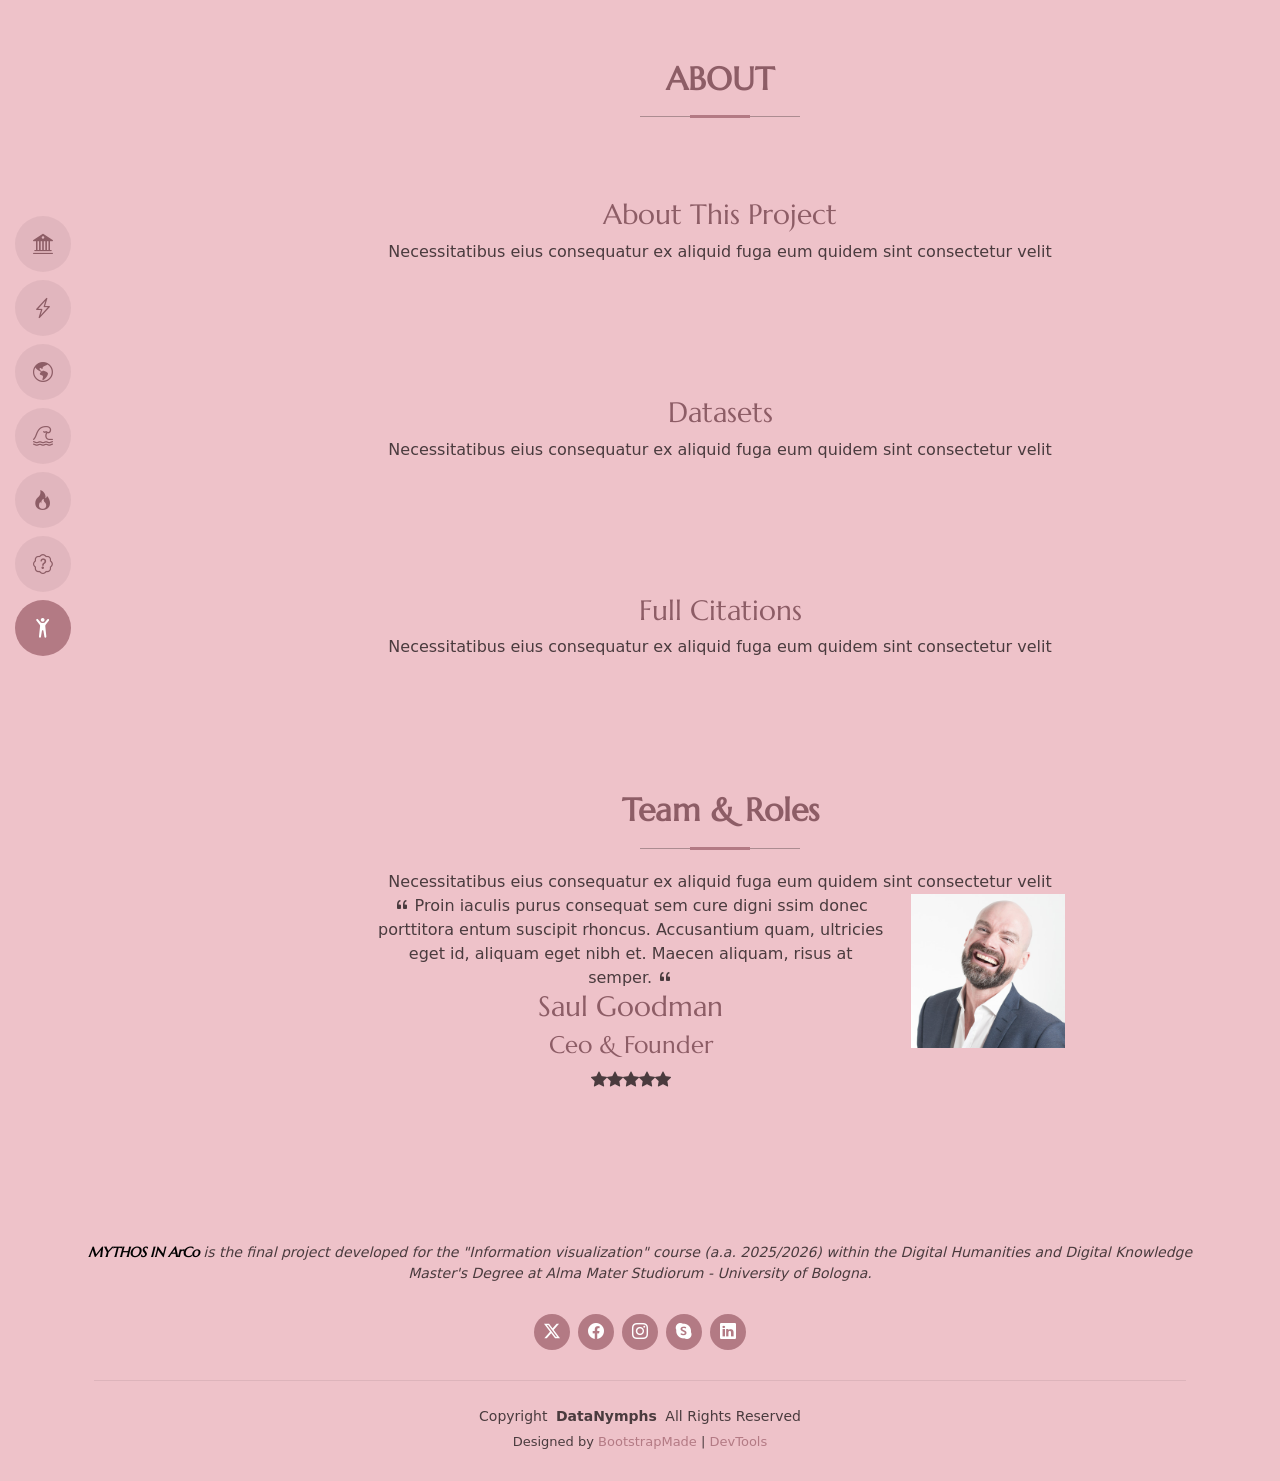
==== commit b60611b0: "." ====
--- a/MyResume 2/about.html
+++ b/MyResume 2/about.html
@@ -66,371 +66,41 @@
       <!-- Section Title -->
       <div class="container section-title" data-aos="fade-up">
         <h2>ABOUT</h2>
-        <p>Magnam dolores commodi suscipit. Necessitatibus eius consequatur ex aliquid fuga eum quidem. Sit sint consectetur velit. Quisquam quos quisquam cupiditate. Et nemo qui impedit suscipit alias ea. Quia fugiat sit in iste officiis commodi quidem hic quas.</p>
+        <p></p>
       </div><!-- End Section Title -->
 
       <div class="container">
-
-        <div class="row">
-
-          <div class="col-lg-6" data-aos="fade-up" data-aos-delay="100">
-            <h3 class="resume-title">Sumary</h3>
-
-            <div class="resume-item pb-0">
-              <h4>Brandon Johnson</h4>
-              <p><em>Innovative and deadline-driven Graphic Designer with 3+ years of experience designing and developing user-centered digital/print marketing material from initial concept to final, polished deliverable.</em></p>
-              <ul>
-                <li>Portland par 127,Orlando, FL</li>
-                <li>(123) 456-7891</li>
-                <li>alice.barkley@example.com</li>
-              </ul>
-            </div><!-- Edn Resume Item -->
-
-            <h3 class="resume-title">Education</h3>
-            <div class="resume-item">
-              <h4>Master of Fine Arts &amp; Graphic Design</h4>
-              <h5>2015 - 2016</h5>
-              <p><em>Rochester Institute of Technology, Rochester, NY</em></p>
-              <p>Qui deserunt veniam. Et sed aliquam labore tempore sed quisquam iusto autem sit. Ea vero voluptatum qui ut dignissimos deleniti nerada porti sand markend</p>
-            </div><!-- Edn Resume Item -->
-
-            <div class="resume-item">
-              <h4>Bachelor of Fine Arts &amp; Graphic Design</h4>
-              <h5>2010 - 2014</h5>
-              <p><em>Rochester Institute of Technology, Rochester, NY</em></p>
-              <p>Quia nobis sequi est occaecati aut. Repudiandae et iusto quae reiciendis et quis Eius vel ratione eius unde vitae rerum voluptates asperiores voluptatem Earum molestiae consequatur neque etlon sader mart dila</p>
-            </div><!-- Edn Resume Item -->
-
-          </div>
-
-          <div class="col-lg-6" data-aos="fade-up" data-aos-delay="200">
-            <h3 class="resume-title">Professional Experience</h3>
-            <div class="resume-item">
-              <h4>Senior graphic design specialist</h4>
-              <h5>2019 - Present</h5>
-              <p><em>Experion, New York, NY </em></p>
-              <ul>
-                <li>Lead in the design, development, and implementation of the graphic, layout, and production communication materials</li>
-                <li>Delegate tasks to the 7 members of the design team and provide counsel on all aspects of the project. </li>
-                <li>Supervise the assessment of all graphic materials in order to ensure quality and accuracy of the design</li>
-                <li>Oversee the efficient use of production project budgets ranging from $2,000 - $25,000</li>
-              </ul>
-            </div><!-- Edn Resume Item -->
-
-            <div class="resume-item">
-              <h4>Graphic design specialist</h4>
-              <h5>2017 - 2018</h5>
-              <p><em>Stepping Stone Advertising, New York, NY</em></p>
-              <ul>
-                <li>Developed numerous marketing programs (logos, brochures,infographics, presentations, and advertisements).</li>
-                <li>Managed up to 5 projects or tasks at a given time while under pressure</li>
-                <li>Recommended and consulted with clients on the most appropriate graphic design</li>
-                <li>Created 4+ design presentations and proposals a month for clients and account managers</li>
-              </ul>
-            </div><!-- Edn Resume Item -->
-
-          </div>
-
-        </div>
-
-      </div>
-
-    </section><!-- /Resume Section -->
-
-    <!-- Portfolio Section -->
-    <section id="portfolio" class="portfolio section">
-
-
-      <!-- Section Title -->
-      <div class="container section-title" data-aos="fade-up">
-        <h2>Portfolio</h2>
-   
-	<!-- Start fire glows -->
-	<!-- This doesn't relate to any functionality. Just for prettiness -->
-	<div class="fire-glow fire-glow-1">
-		<div class="container">
-			<span class="inner-glow inner-glow-1"></span>
-			<span class="inner-glow inner-glow-2"></span>
-			<span class="inner-glow inner-glow-3"></span>
-		</div>
-	</div>
-	<div class="fire-glow fire-glow-2">
-		<div class="container">
-			<span class="inner-glow inner-glow-1"></span>
-			<span class="inner-glow inner-glow-2"></span>
-			<span class="inner-glow inner-glow-3"></span>
-		</div>
-	</div>
-	<div class="fire-glow fire-glow-3">
-		<div class="container">
-			<span class="inner-glow inner-glow-1"></span>
-			<span class="inner-glow inner-glow-2"></span>
-			<span class="inner-glow inner-glow-3"></span>
-		</div>
-	</div>
-	<div class="fire-glow fire-glow-4">
-		<div class="container">
-			<span class="inner-glow inner-glow-1"></span>
-			<span class="inner-glow inner-glow-2"></span>
-			<span class="inner-glow inner-glow-3"></span>
-		</div>
-	</div>
-	<div class="fire-glow fire-glow-5">
-		<div class="container">
-			<span class="inner-glow inner-glow-1"></span>
-			<span class="inner-glow inner-glow-2"></span>
-			<span class="inner-glow inner-glow-3"></span>
-		</div>
-	</div>
-	<div class="fire-glow fire-glow-6">
-		<div class="container">
-			<span class="inner-glow inner-glow-1"></span>
-			<span class="inner-glow inner-glow-2"></span>
-			<span class="inner-glow inner-glow-3"></span>
-		</div>
-	</div>
-	<!-- End fire glows -->
-
-	<!-- Include jQuery with CDN -->
-	<script src="https://code.jquery.com/jquery-3.7.1.min.js"></script>
-	<script src="main.js"></script>
-
-        <p>Magnam dolores commodi suscipit. Necessitatibus eius consequatur ex aliquid fuga eum quidem. Sit sint consectetur velit. Quisquam quos quisquam cupiditate. Et nemo qui impedit suscipit alias ea. Quia fugiat sit in iste officiis commodi quidem hic quas.</p>
-      </div><!-- End Section Title -->
-
-      <div class="container">
-
-        <div class="isotope-layout" data-default-filter="*" data-layout="masonry" data-sort="original-order">
-
-          <ul class="portfolio-filters isotope-filters" data-aos="fade-up" data-aos-delay="100">
-            <li data-filter="*" class="filter-active">All</li>
-            <li data-filter=".filter-app">App</li>
-            <li data-filter=".filter-product">Card</li>
-            <li data-filter=".filter-branding">Web</li>
-          </ul><!-- End Portfolio Filters -->
-
-          <div class="row gy-4 isotope-container" data-aos="fade-up" data-aos-delay="200">
-
-            <div class="col-lg-4 col-md-6 portfolio-item isotope-item filter-app">
-              <img src="assets/img/masonry-portfolio/masonry-portfolio-1.jpg" class="img-fluid" alt="">
-              <div class="portfolio-info">
-                <h4>App 1</h4>
-                <p>Lorem ipsum, dolor sit</p>
-                <a href="assets/img/masonry-portfolio/masonry-portfolio-1.jpg" title="App 1" data-gallery="portfolio-gallery-app" class="glightbox preview-link"><i class="bi bi-zoom-in"></i></a>
-                <a href="portfolio-details.html" title="More Details" class="details-link"><i class="bi bi-link-45deg"></i></a>
-              </div>
-            </div><!-- End Portfolio Item -->
-
-            <div class="col-lg-4 col-md-6 portfolio-item isotope-item filter-product">
-              <img src="assets/img/masonry-portfolio/masonry-portfolio-2.jpg" class="img-fluid" alt="">
-              <div class="portfolio-info">
-                <h4>Product 1</h4>
-                <p>Lorem ipsum, dolor sit</p>
-                <a href="assets/img/masonry-portfolio/masonry-portfolio-2.jpg" title="Product 1" data-gallery="portfolio-gallery-product" class="glightbox preview-link"><i class="bi bi-zoom-in"></i></a>
-                <a href="portfolio-details.html" title="More Details" class="details-link"><i class="bi bi-link-45deg"></i></a>
-              </div>
-            </div><!-- End Portfolio Item -->
-
-            <div class="col-lg-4 col-md-6 portfolio-item isotope-item filter-branding">
-              <img src="assets/img/masonry-portfolio/masonry-portfolio-3.jpg" class="img-fluid" alt="">
-              <div class="portfolio-info">
-                <h4>Branding 1</h4>
-                <p>Lorem ipsum, dolor sit</p>
-                <a href="assets/img/masonry-portfolio/masonry-portfolio-3.jpg" title="Branding 1" data-gallery="portfolio-gallery-branding" class="glightbox preview-link"><i class="bi bi-zoom-in"></i></a>
-                <a href="portfolio-details.html" title="More Details" class="details-link"><i class="bi bi-link-45deg"></i></a>
-              </div>
-            </div><!-- End Portfolio Item -->
-
-            <div class="col-lg-4 col-md-6 portfolio-item isotope-item filter-app">
-              <img src="assets/img/masonry-portfolio/masonry-portfolio-4.jpg" class="img-fluid" alt="">
-              <div class="portfolio-info">
-                <h4>App 2</h4>
-                <p>Lorem ipsum, dolor sit</p>
-                <a href="assets/img/masonry-portfolio/masonry-portfolio-4.jpg" title="App 2" data-gallery="portfolio-gallery-app" class="glightbox preview-link"><i class="bi bi-zoom-in"></i></a>
-                <a href="portfolio-details.html" title="More Details" class="details-link"><i class="bi bi-link-45deg"></i></a>
-              </div>
-            </div><!-- End Portfolio Item -->
-
-            <div class="col-lg-4 col-md-6 portfolio-item isotope-item filter-product">
-              <img src="assets/img/masonry-portfolio/masonry-portfolio-5.jpg" class="img-fluid" alt="">
-              <div class="portfolio-info">
-                <h4>Product 2</h4>
-                <p>Lorem ipsum, dolor sit</p>
-                <a href="assets/img/masonry-portfolio/masonry-portfolio-5.jpg" title="Product 2" data-gallery="portfolio-gallery-product" class="glightbox preview-link"><i class="bi bi-zoom-in"></i></a>
-                <a href="portfolio-details.html" title="More Details" class="details-link"><i class="bi bi-link-45deg"></i></a>
-              </div>
-            </div><!-- End Portfolio Item -->
-
-            <div class="col-lg-4 col-md-6 portfolio-item isotope-item filter-branding">
-              <img src="assets/img/masonry-portfolio/masonry-portfolio-6.jpg" class="img-fluid" alt="">
-              <div class="portfolio-info">
-                <h4>Branding 2</h4>
-                <p>Lorem ipsum, dolor sit</p>
-                <a href="assets/img/masonry-portfolio/masonry-portfolio-6.jpg" title="Branding 2" data-gallery="portfolio-gallery-branding" class="glightbox preview-link"><i class="bi bi-zoom-in"></i></a>
-                <a href="portfolio-details.html" title="More Details" class="details-link"><i class="bi bi-link-45deg"></i></a>
-              </div>
-            </div><!-- End Portfolio Item -->
-
-            <div class="col-lg-4 col-md-6 portfolio-item isotope-item filter-app">
-              <img src="assets/img/masonry-portfolio/masonry-portfolio-7.jpg" class="img-fluid" alt="">
-              <div class="portfolio-info">
-                <h4>App 3</h4>
-                <p>Lorem ipsum, dolor sit</p>
-                <a href="assets/img/masonry-portfolio/masonry-portfolio-7.jpg" title="App 3" data-gallery="portfolio-gallery-app" class="glightbox preview-link"><i class="bi bi-zoom-in"></i></a>
-                <a href="portfolio-details.html" title="More Details" class="details-link"><i class="bi bi-link-45deg"></i></a>
-              </div>
-            </div><!-- End Portfolio Item -->
-
-            <div class="col-lg-4 col-md-6 portfolio-item isotope-item filter-product">
-              <img src="assets/img/masonry-portfolio/masonry-portfolio-8.jpg" class="img-fluid" alt="">
-              <div class="portfolio-info">
-                <h4>Product 3</h4>
-                <p>Lorem ipsum, dolor sit</p>
-                <a href="assets/img/masonry-portfolio/masonry-portfolio-8.jpg" title="Product 3" data-gallery="portfolio-gallery-product" class="glightbox preview-link"><i class="bi bi-zoom-in"></i></a>
-                <a href="portfolio-details.html" title="More Details" class="details-link"><i class="bi bi-link-45deg"></i></a>
-              </div>
-            </div><!-- End Portfolio Item -->
-
-            <div class="col-lg-4 col-md-6 portfolio-item isotope-item filter-branding">
-              <img src="assets/img/masonry-portfolio/masonry-portfolio-9.jpg" class="img-fluid" alt="">
-              <div class="portfolio-info">
-                <h4>Branding 3</h4>
-                <p>Lorem ipsum, dolor sit</p>
-                <a href="assets/img/masonry-portfolio/masonry-portfolio-9.jpg" title="Branding 2" data-gallery="portfolio-gallery-branding" class="glightbox preview-link"><i class="bi bi-zoom-in"></i></a>
-                <a href="portfolio-details.html" title="More Details" class="details-link"><i class="bi bi-link-45deg"></i></a>
-              </div>
-            </div><!-- End Portfolio Item -->
-
-          </div><!-- End Portfolio Container -->
-
-        </div>
-
-      </div>
-
-    </section><!-- /Portfolio Section -->
-
-    <!-- Services Section -->
-    <section id="services" class="services section">
-
-      <!-- Section Title -->
-      <div class="container section-title" data-aos="fade-up">
-        <h2>Services</h2>
-        <p>Magnam dolores commodi suscipit. Necessitatibus eius consequatur ex aliquid fuga eum quidem. Sit sint consectetur velit. Quisquam quos quisquam cupiditate. Et nemo qui impedit suscipit alias ea. Quia fugiat sit in iste officiis commodi quidem hic quas.</p>
-      </div><!-- End Section Title -->
-
-      <div class="container">
-
-        <div class="row gy-4">
-
-          <div class="col-lg-4 col-md-6" data-aos="fade-up" data-aos-delay="100">
-            <div class="service-item item-cyan position-relative">
-              <div class="icon">
-                <svg width="100" height="100" viewBox="0 0 600 600" xmlns="http://www.w3.org/2000/svg">
-                  <path stroke="none" stroke-width="0" fill="#f5f5f5" d="M300,521.0016835830174C376.1290562159157,517.8887921683347,466.0731472004068,529.7835943286574,510.70327084640275,468.03025145048787C554.3714126377745,407.6079735673963,508.03601936045806,328.9844924480964,491.2728898941984,256.3432110539036C474.5976632858925,184.082847569629,479.9380746630129,96.60480741107993,416.23090153303,58.64404602377083C348.86323505073057,18.502131276798302,261.93793281208167,40.57373210992963,193.5410806939664,78.93577620505333C130.42746243093433,114.334589627462,98.30271207620316,179.96522072025542,76.75703585869454,249.04625023123273C51.97151888228291,328.5150500222984,13.704378332031375,421.85034740162234,66.52175969318436,486.19268352777647C119.04800174914682,550.1803526380478,217.28368757567262,524.383925680826,300,521.0016835830174"></path>
-                </svg>
-                <i class="bi bi-activity"></i>
-              </div>
-              <a href="#" class="stretched-link">
-                <h3>Nesciunt Mete</h3>
-              </a>
-              <p>Provident nihil minus qui consequatur non omnis maiores. Eos accusantium minus dolores iure perferendis tempore et consequatur.</p>
-            </div>
-          </div><!-- End Service Item -->
-
-          <div class="col-lg-4 col-md-6" data-aos="fade-up" data-aos-delay="200">
-            <div class="service-item item-orange position-relative">
-              <div class="icon">
-                <svg width="100" height="100" viewBox="0 0 600 600" xmlns="http://www.w3.org/2000/svg">
-                  <path stroke="none" stroke-width="0" fill="#f5f5f5" d="M300,582.0697525312426C382.5290701553225,586.8405444964366,449.9789794690241,525.3245884688669,502.5850820975895,461.55621195738473C556.606425686781,396.0723002908107,615.8543463187945,314.28637112970534,586.6730223649479,234.56875336149918C558.9533121215079,158.8439757836574,454.9685369536778,164.00468322053177,381.49747125262974,130.76875717737553C312.15926192815925,99.40240125094834,248.97055460311594,18.661163978235184,179.8680185752513,50.54337015887873C110.5421016452524,82.52863877960104,119.82277516462835,180.83849132639028,109.12597500060166,256.43424936330496C100.08760227029461,320.3096726198365,92.17705696193138,384.0621239912766,124.79988738764834,439.7174275375508C164.83382741302287,508.01625554203684,220.96474134820875,577.5009287672846,300,582.0697525312426"></path>
-                </svg>
-                <i class="bi bi-broadcast"></i>
-              </div>
-              <a href="#" class="stretched-link">
-                <h3>Eosle Commodi</h3>
-              </a>
-              <p>Ut autem aut autem non a. Sint sint sit facilis nam iusto sint. Libero corrupti neque eum hic non ut nesciunt dolorem.</p>
-            </div>
-          </div><!-- End Service Item -->
-
-          <div class="col-lg-4 col-md-6" data-aos="fade-up" data-aos-delay="300">
-            <div class="service-item item-teal position-relative">
-              <div class="icon">
-                <svg width="100" height="100" viewBox="0 0 600 600" xmlns="http://www.w3.org/2000/svg">
-                  <path stroke="none" stroke-width="0" fill="#f5f5f5" d="M300,541.5067337569781C382.14930387511276,545.0595476570109,479.8736841581634,548.3450877840088,526.4010558755058,480.5488172755941C571.5218469581645,414.80211281144784,517.5187510058486,332.0715597781072,496.52539010469104,255.14436215662573C477.37192572678356,184.95920475031193,473.57363656557914,105.61284051026155,413.0603344069578,65.22779650032875C343.27470386102294,18.654635553484475,251.2091493199835,5.337323636656869,175.0934190732945,40.62881213300186C97.87086631185822,76.43348514350839,51.98124368387456,156.15599469081315,36.44837278890362,239.84606092416172C21.716077023791087,319.22268207091537,43.775223500013084,401.1760424656574,96.891909868211,461.97329694683043C147.22146801428983,519.5804099606455,223.5754009179313,538.201503339737,300,541.5067337569781"></path>
-                </svg>
-                <i class="bi bi-easel"></i>
-              </div>
-              <a href="#" class="stretched-link">
-                <h3>Ledo Markt</h3>
-              </a>
-              <p>Ut excepturi voluptatem nisi sed. Quidem fuga consequatur. Minus ea aut. Vel qui id voluptas adipisci eos earum corrupti.</p>
-            </div>
-          </div><!-- End Service Item -->
-
-          <div class="col-lg-4 col-md-6" data-aos="fade-up" data-aos-delay="400">
-            <div class="service-item item-red position-relative">
-              <div class="icon">
-                <svg width="100" height="100" viewBox="0 0 600 600" xmlns="http://www.w3.org/2000/svg">
-                  <path stroke="none" stroke-width="0" fill="#f5f5f5" d="M300,503.46388370962813C374.79870501325706,506.71871716319447,464.8034551963731,527.1746412648533,510.4981551193396,467.86667711651364C555.9287308511215,408.9015244558933,512.6030010748507,327.5744911775523,490.211057578863,256.5855673507754C471.097692560561,195.9906835881958,447.69079081568157,138.11976852964426,395.19560036434837,102.3242989838813C329.3053358748298,57.3949838291264,248.02791733380457,8.279543830951368,175.87071277845988,42.242879143198664C103.41431057327972,76.34704239035025,93.79494320519305,170.9812938413882,81.28167332365135,250.07896920659033C70.17666984294237,320.27484674793965,64.84698225790005,396.69656628748305,111.28512138212992,450.4950937839243C156.20124167950087,502.5303643271138,231.32542653798444,500.4755392045468,300,503.46388370962813"></path>
-                </svg>
-                <i class="bi bi-bounding-box-circles"></i>
-              </div>
-              <a href="#" class="stretched-link">
-                <h3>Asperiores Commodit</h3>
-              </a>
-              <p>Non et temporibus minus omnis sed dolor esse consequatur. Cupiditate sed error ea fuga sit provident adipisci neque.</p>
-              <a href="#" class="stretched-link"></a>
-            </div>
-          </div><!-- End Service Item -->
-
-          <div class="col-lg-4 col-md-6" data-aos="fade-up" data-aos-delay="500">
-            <div class="service-item item-indigo position-relative">
-              <div class="icon">
-                <svg width="100" height="100" viewBox="0 0 600 600" xmlns="http://www.w3.org/2000/svg">
-                  <path stroke="none" stroke-width="0" fill="#f5f5f5" d="M300,532.3542879108572C369.38199826031484,532.3153073249985,429.10787420159085,491.63046689027357,474.5244479745417,439.17860296908856C522.8885846962883,383.3225815378663,569.1668002868075,314.3205725914397,550.7432151929288,242.7694973846089C532.6665558377875,172.5657663291529,456.2379748765914,142.6223662098291,390.3689995646985,112.34683881706744C326.66090330228417,83.06452184765237,258.84405631176094,53.51806209861945,193.32584062364296,78.48882559362697C121.61183558270385,105.82097193414197,62.805066853699245,167.19869350419734,48.57481801355237,242.6138429142374C34.843463184063346,315.3850353017275,76.69343916112496,383.4422959591041,125.22947124332185,439.3748458443577C170.7312796277747,491.8107796887764,230.57421082200815,532.3932930995766,300,532.3542879108572"></path>
-                </svg>
-                <i class="bi bi-calendar4-week icon"></i>
-              </div>
-              <a href="#" class="stretched-link">
-                <h3>Velit Doloremque</h3>
-              </a>
-              <p>Cumque et suscipit saepe. Est maiores autem enim facilis ut aut ipsam corporis aut. Sed animi at autem alias eius labore.</p>
-              <a href="#" class="stretched-link"></a>
-            </div>
-          </div><!-- End Service Item -->
-
-          <div class="col-lg-4 col-md-6" data-aos="fade-up" data-aos-delay="600">
-            <div class="service-item item-pink position-relative">
-              <div class="icon">
-                <svg width="100" height="100" viewBox="0 0 600 600" xmlns="http://www.w3.org/2000/svg">
-                  <path stroke="none" stroke-width="0" fill="#f5f5f5" d="M300,566.797414625762C385.7384707136149,576.1784315230908,478.7894351017131,552.8928747891023,531.9192734346935,484.94944893311C584.6109503024035,417.5663521118492,582.489472248146,322.67544863468447,553.9536738515405,242.03673114598146C529.1557734026468,171.96086150256528,465.24506316201064,127.66468636344209,395.9583748389544,100.7403814666027C334.2173773831606,76.7482773500951,269.4350130405921,84.62216499799875,207.1952322260088,107.2889140133804C132.92018162631612,134.33871894543012,41.79353780512637,160.00259165414826,22.644507872594943,236.69541883565114C3.319112789854554,314.0945973066697,72.72355303640163,379.243833228382,124.04198916343866,440.3218312028393C172.9286146004772,498.5055451809895,224.45579914871206,558.5317968840102,300,566.797414625762"></path>
-                </svg>
-                <i class="bi bi-chat-square-text"></i>
-              </div>
-              <a href="#" class="stretched-link">
-                <h3>Dolori Architecto</h3>
-              </a>
-              <p>Hic molestias ea quibusdam eos. Fugiat enim doloremque aut neque non et debitis iure. Corrupti recusandae ducimus enim.</p>
-              <a href="#" class="stretched-link"></a>
-            </div>
-          </div><!-- End Service Item -->
-
-        </div>
-
-      </div>
-
-    </section><!-- /Services Section -->
-
-    <!-- Testimonials Section -->
-    <section id="testimonials" class="testimonials section">
-
-      <!-- Section Title -->
-      <div class="container section-title" data-aos="fade-up">
-        <h2>Testimonials</h2>
+        
+        <div class="container section-title" data-aos="fade-up">
+        <h3>About This Project</h3>
         <p>Necessitatibus eius consequatur ex aliquid fuga eum quidem sint consectetur velit</p>
-      </div><!-- End Section Title -->
-
-      <div class="container" data-aos="fade-up" data-aos-delay="100">
+        </div><!-- End Section Title -->
+
+        <br>
+        <br>
+        <br>
+
+        <div class="container section-title" data-aos="fade-up">
+                <h3>Datasets</h3>
+            <p>Necessitatibus eius consequatur ex aliquid fuga eum quidem sint consectetur velit</p>
+        </div><!-- End Section Title -->
+        <br>
+        <br>
+        <br>
+
+        <div class="container section-title" data-aos="fade-up">
+                <h3>Full Citations</h3>
+            <p>Necessitatibus eius consequatur ex aliquid fuga eum quidem sint consectetur velit</p>
+        </div><!-- End Section Title -->
+        <br>
+        <br>
+        <br>
+
+        <div class="container section-title" data-aos="fade-up">
+        <h2>Team & Roles</h2>
+        <p>Necessitatibus eius consequatur ex aliquid fuga eum quidem sint consectetur velit</p>
+
+    <div class="container" data-aos="fade-up" data-aos-delay="100">
 
         <div class="swiper init-swiper">
           <script type="application/json" class="swiper-config">
@@ -546,91 +216,16 @@
               </div>
             </div><!-- End testimonial item -->
 
-          </div>
-          <div class="swiper-pagination"></div>
+        </div>
         </div>
 
       </div>
 
-    </section><!-- /Testimonials Section -->
-
-    <!-- Contact Section -->
-    <section id="contact" class="contact section">
-
-      <!-- Section Title -->
-      <div class="container section-title" data-aos="fade-up">
-        <h2>Contact</h2>
-        <p>Necessitatibus eius consequatur ex aliquid fuga eum quidem sint consectetur velit</p>
-      </div><!-- End Section Title -->
-
-      <div class="container" data-aos="fade" data-aos-delay="100">
-
-        <div class="row gy-4">
-
-          <div class="col-lg-4">
-            <div class="info-item d-flex" data-aos="fade-up" data-aos-delay="200">
-              <i class="bi bi-geo-alt flex-shrink-0"></i>
-              <div>
-                <h3>Address</h3>
-                <p>A108 Adam Street, New York, NY 535022</p>
-              </div>
-            </div><!-- End Info Item -->
-
-            <div class="info-item d-flex" data-aos="fade-up" data-aos-delay="300">
-              <i class="bi bi-telephone flex-shrink-0"></i>
-              <div>
-                <h3>Call Us</h3>
-                <p>+1 5589 55488 55</p>
-              </div>
-            </div><!-- End Info Item -->
-
-            <div class="info-item d-flex" data-aos="fade-up" data-aos-delay="400">
-              <i class="bi bi-envelope flex-shrink-0"></i>
-              <div>
-                <h3>Email Us</h3>
-                <p>info@example.com</p>
-              </div>
-            </div><!-- End Info Item -->
-
-          </div>
-
-          <div class="col-lg-8">
-            <form action="forms/contact.php" method="post" class="php-email-form" data-aos="fade-up" data-aos-delay="200">
-              <div class="row gy-4">
-
-                <div class="col-md-6">
-                  <input type="text" name="name" class="form-control" placeholder="Your Name" required="">
-                </div>
-
-                <div class="col-md-6 ">
-                  <input type="email" class="form-control" name="email" placeholder="Your Email" required="">
-                </div>
-
-                <div class="col-md-12">
-                  <input type="text" class="form-control" name="subject" placeholder="Subject" required="">
-                </div>
-
-                <div class="col-md-12">
-                  <textarea class="form-control" name="message" rows="6" placeholder="Message" required=""></textarea>
-                </div>
-
-                <div class="col-md-12 text-center">
-                  <div class="loading">Loading</div>
-                  <div class="error-message"></div>
-                  <div class="sent-message">Your message has been sent. Thank you!</div>
-
-                  <button type="submit">Send Message</button>
-                </div>
-
-              </div>
-            </form>
-          </div><!-- End Contact Form -->
-
-        </div>
-
-      </div>
-
-    </section><!-- /Contact Section -->
+    </section><!-- /Resume Section -->
+
+   
+
+   
 
   </main>
 
